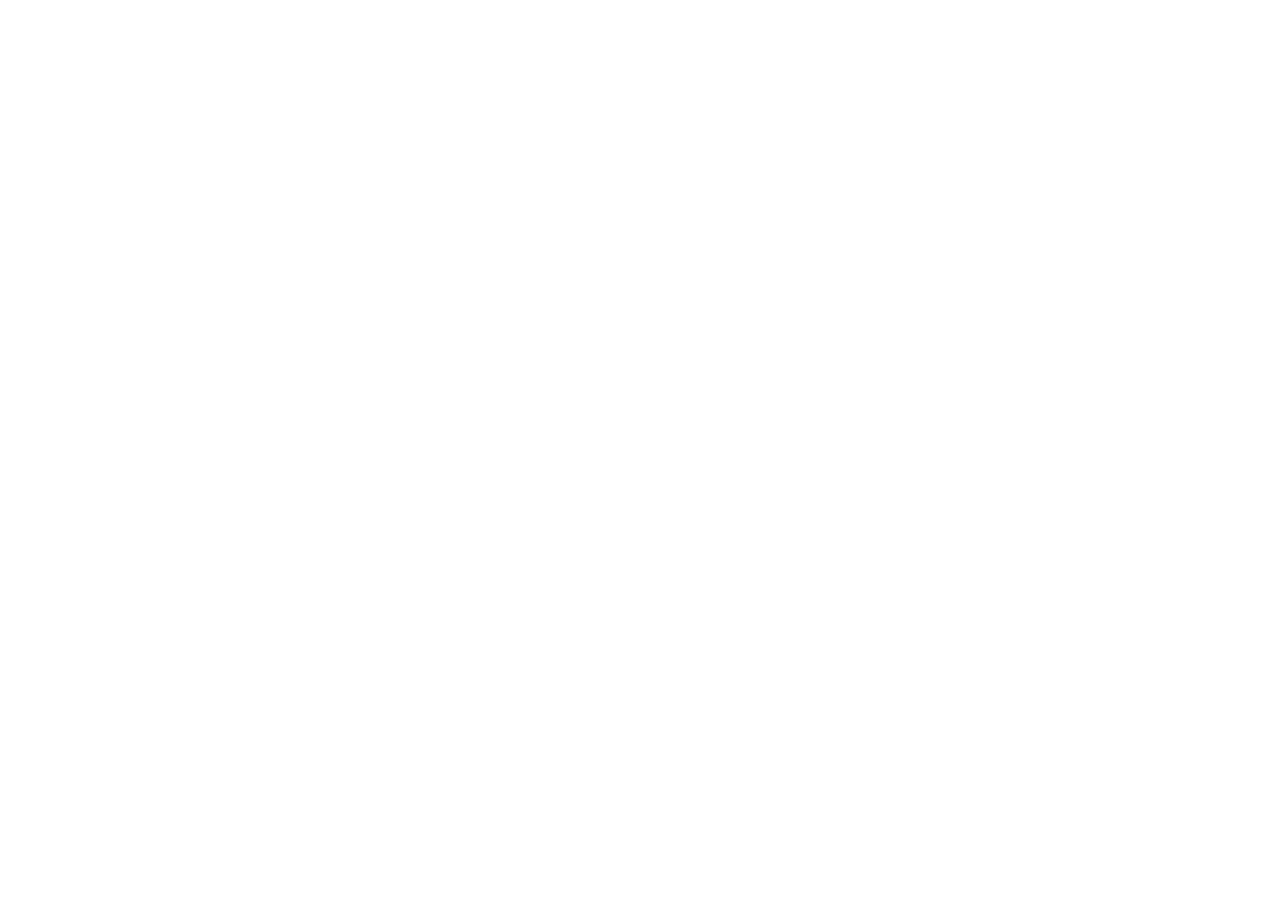
==== index.html @ 66bfc026 "Initial commit" ====
<!DOCTYPE html>
<html lang="en">

<head>
    <meta charset="UTF-8">
    <meta http-equiv="X-UA-Compatible" content="IE=edge">
    <meta name="viewport" content="width=device-width, initial-scale=1.0">
    <link rel="stylesheet" href="./css/main.css">
    <title>Document</title>
</head>

<body>
    <h1 class="visually-hidden">Simple-starter</h1>
    <header class="header">
        <div class="container header__container">

        </div>
    </header>
    <main>
        <section class="hero">
            <div class="container hero__container">

            </div>
        </section>
    </main>
    <footer class="footer">
        <div class="container footer__container">

        </div>
    </footer>
    <script src="./js/script.js"></script>
</body>

</html>
---- css/main.css ----
.container{width:100%;max-width:1366px;padding:0 0px;margin:0 auto}::-moz-selection{background-color:#000;color:#fff}::selection{background-color:#000;color:#fff}*,*::before,*::after{padding:0;margin:0;box-sizing:border-box}h1,h2,h3,h4,h5,h6,p{padding:0;margin:0;font-size:inherit;font-family:inherit}input,input:focus,button,button:focus,textarea{border:none;outline:none;resize:none}ul,ol,li{padding:0;margin:0;list-style:none;list-style-type:none}a{text-decoration:none;display:inline-block}html{height:100%;box-sizing:border-box;scroll-behavior:smooth}body{min-width:320px;display:flex;flex-direction:column;font-family:Arial,Helvetica,sans-serif;font-weight:400;font-style:normal;font-size:16px;height:100%;margin:0;padding:0;line-height:1.5;background-color:#fff;color:#000;overflow-x:hidden}.visually-hidden{position:absolute;width:1px;height:1px;margin:-1px;border:0;padding:0;clip:rect(0 0 0 0);overflow:hidden}/*! normalize.css v8.0.1 | MIT License | github.com/necolas/normalize.css */html{line-height:1.15;-webkit-text-size-adjust:100%}body{margin:0}main{display:block}h1{font-size:2em;margin:.67em 0}hr{box-sizing:content-box;height:0;overflow:visible}pre{font-family:monospace,monospace;font-size:1em}a{background-color:rgba(0,0,0,0)}abbr[title]{border-bottom:none;text-decoration:underline;-webkit-text-decoration:underline dotted;text-decoration:underline dotted}b,strong{font-weight:bolder}code,kbd,samp{font-family:monospace,monospace;font-size:1em}small{font-size:80%}sub,sup{font-size:75%;line-height:0;position:relative;vertical-align:baseline}sub{bottom:-0.25em}sup{top:-0.5em}img{border-style:none}button,input,optgroup,select,textarea{font-family:inherit;font-size:100%;line-height:1.15;margin:0}button,input{overflow:visible}button,select{text-transform:none}button,[type=button],[type=reset],[type=submit]{-webkit-appearance:button}button::-moz-focus-inner,[type=button]::-moz-focus-inner,[type=reset]::-moz-focus-inner,[type=submit]::-moz-focus-inner{border-style:none;padding:0}button:-moz-focusring,[type=button]:-moz-focusring,[type=reset]:-moz-focusring,[type=submit]:-moz-focusring{outline:1px dotted ButtonText}fieldset{padding:.35em .75em .625em}legend{box-sizing:border-box;color:inherit;display:table;max-width:100%;padding:0;white-space:normal}progress{vertical-align:baseline}textarea{overflow:auto}[type=checkbox],[type=radio]{box-sizing:border-box;padding:0}[type=number]::-webkit-inner-spin-button,[type=number]::-webkit-outer-spin-button{height:auto}[type=search]{-webkit-appearance:textfield;outline-offset:-2px}[type=search]::-webkit-search-decoration{-webkit-appearance:none}::-webkit-file-upload-button{-webkit-appearance:button;font:inherit}details{display:block}summary{display:list-item}template{display:none}[hidden]{display:none}/*# sourceMappingURL=main.css.map */
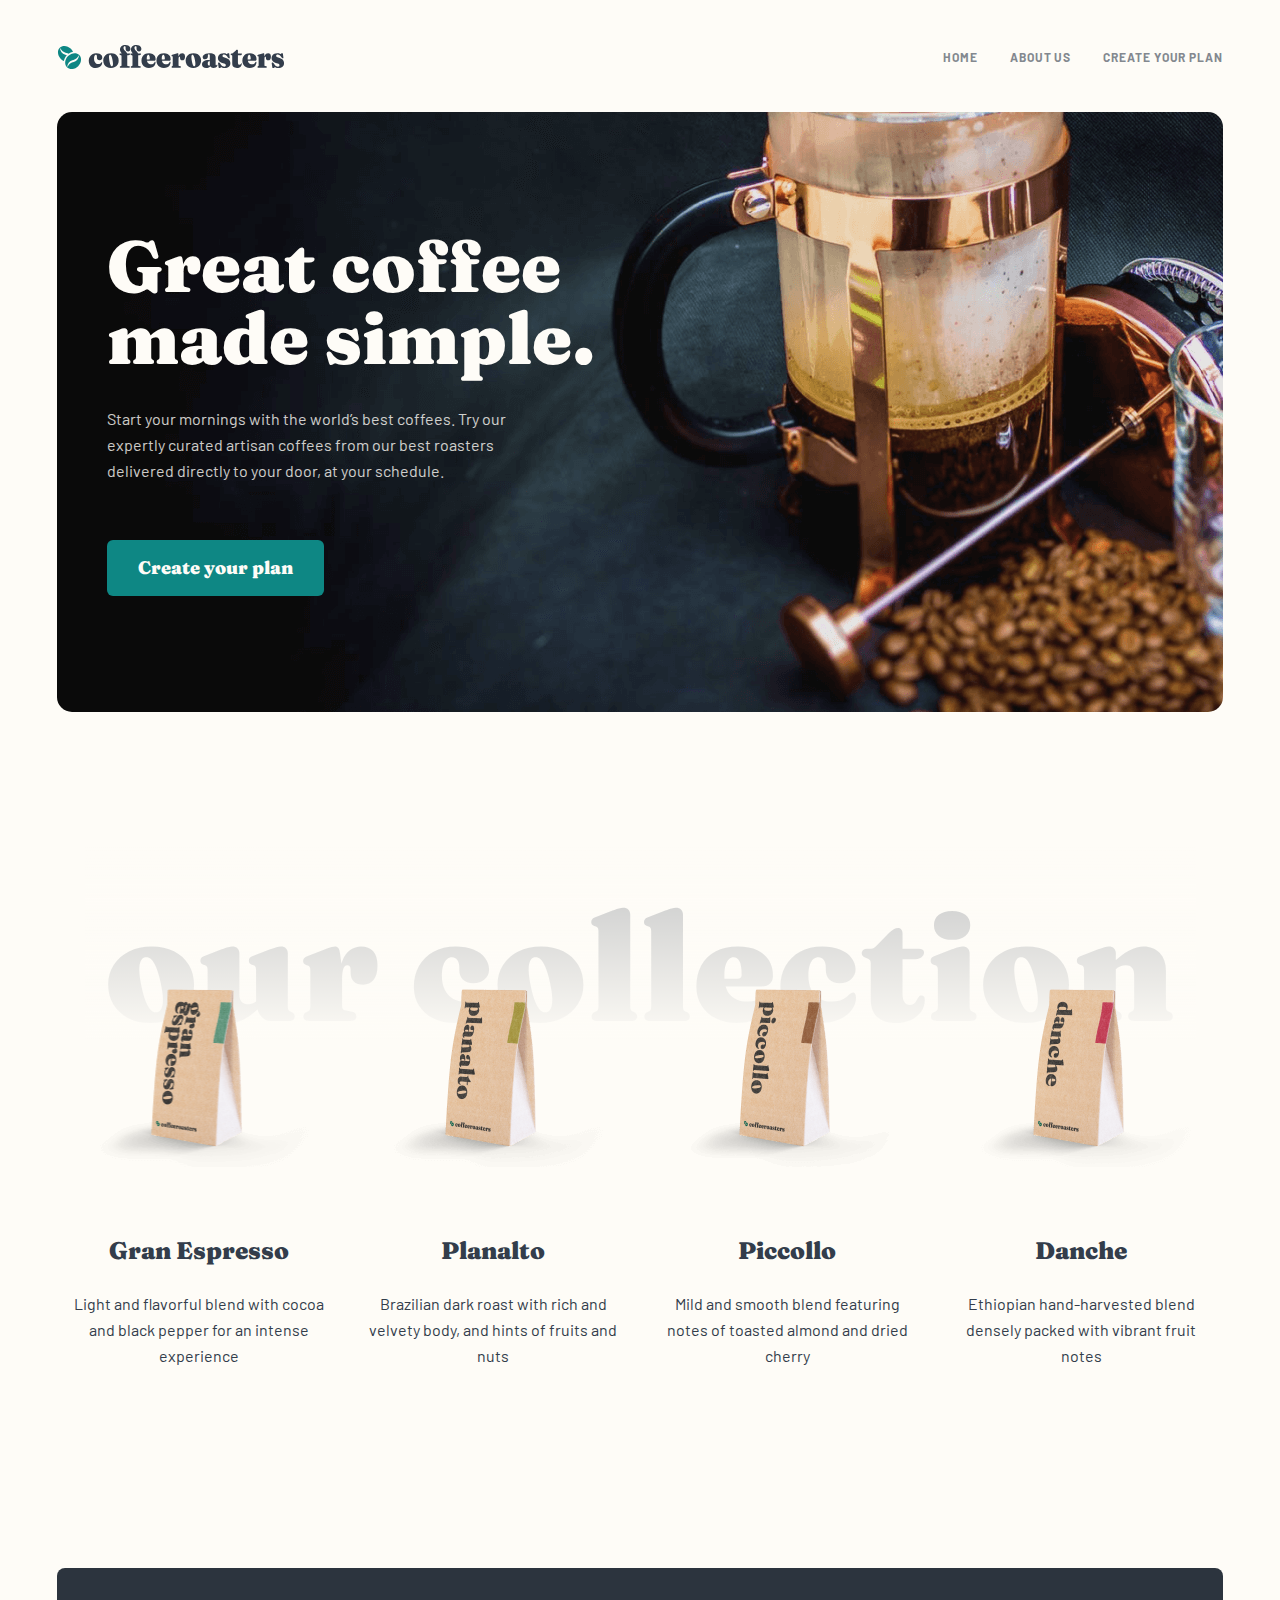
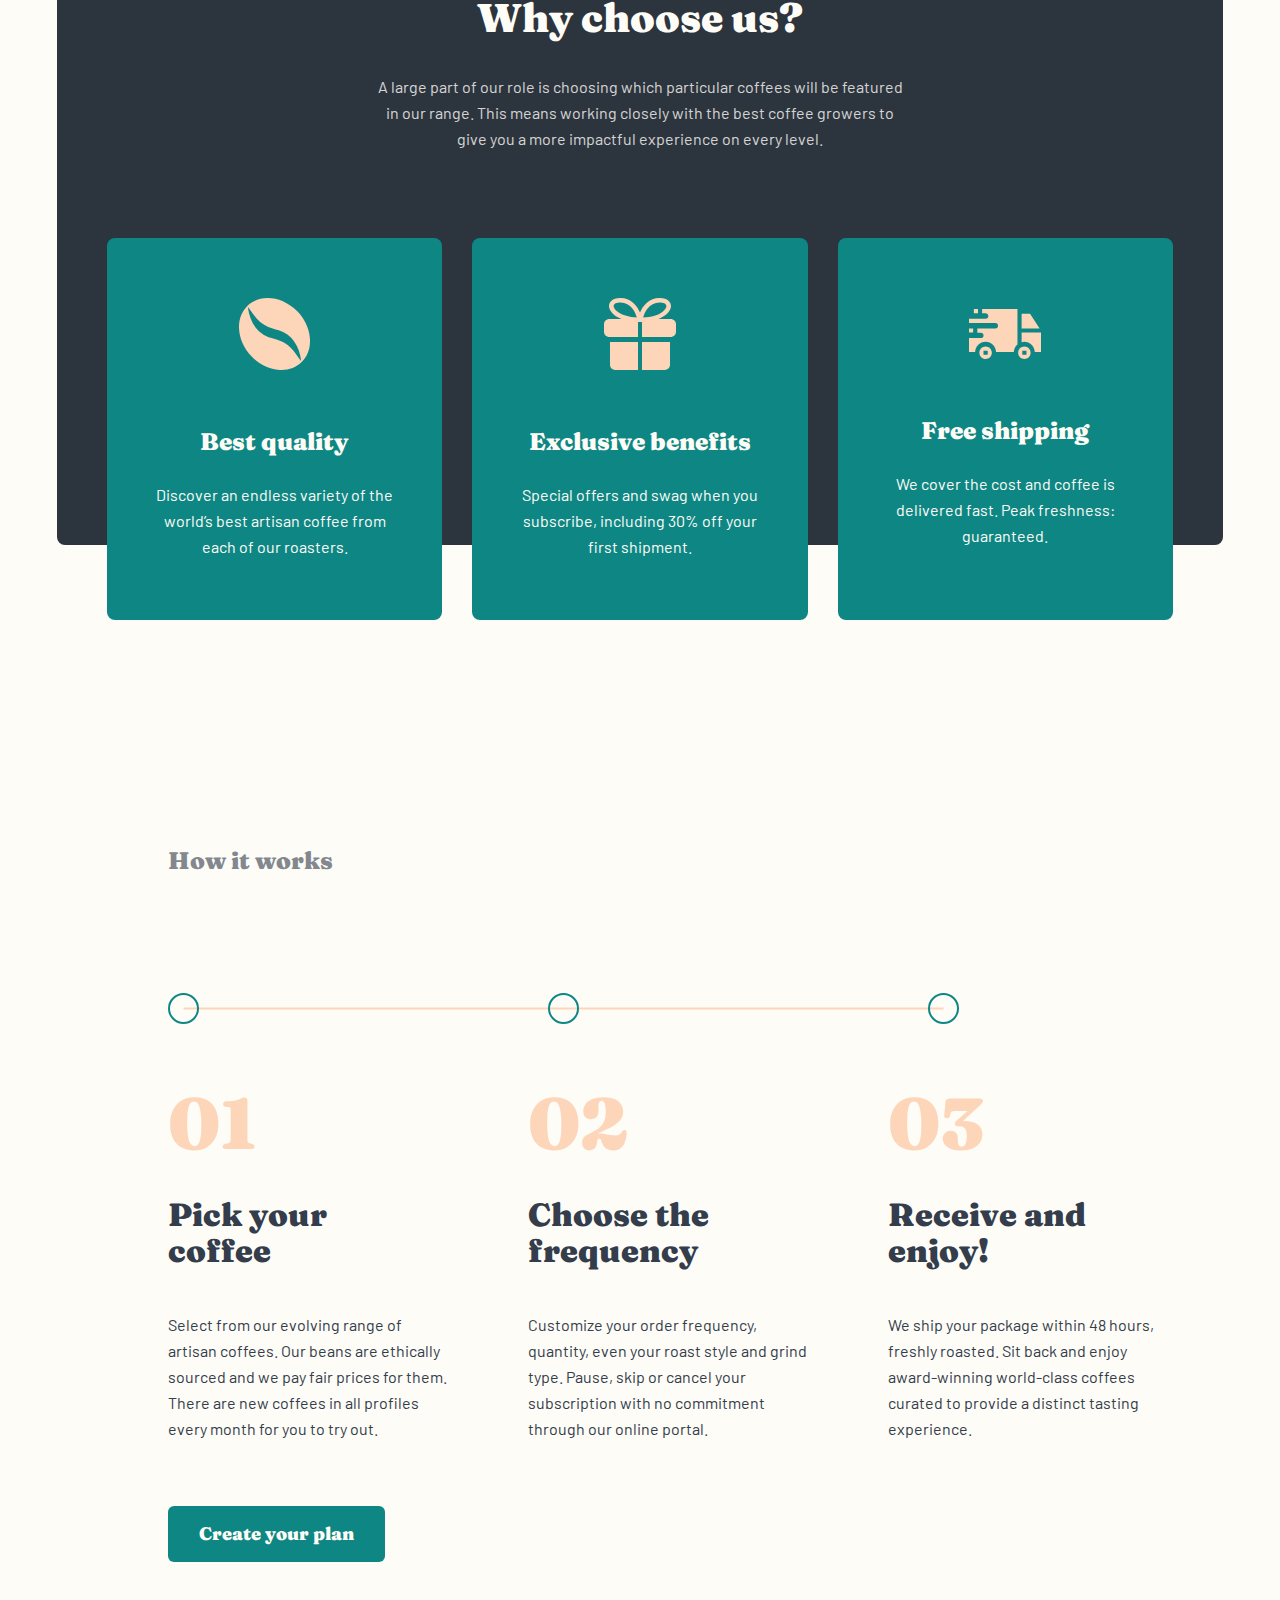
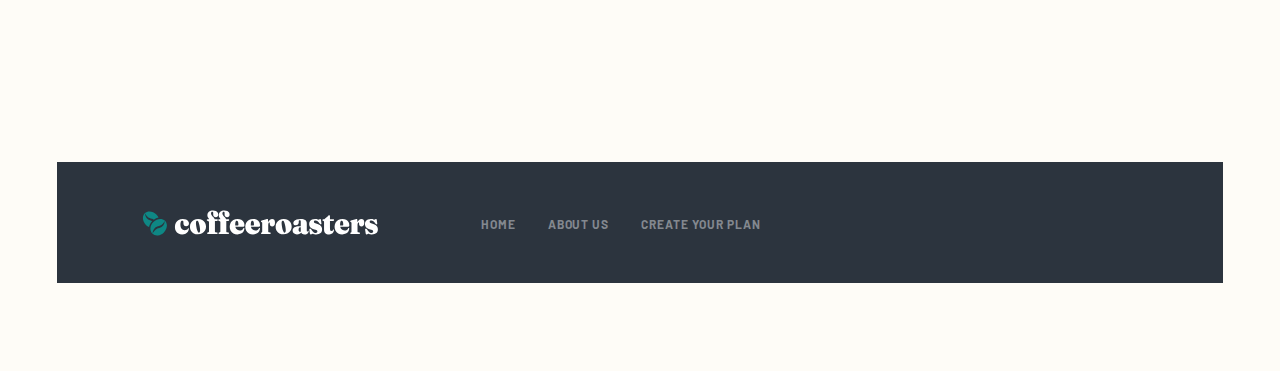
==== commit 815a2464: "final commits" ====
--- a/index.html
+++ b/index.html
@@ -5,27 +5,173 @@
     <meta charset="UTF-8">
     <meta http-equiv="X-UA-Compatible" content="IE=edge">
     <meta name="viewport" content="width=device-width, initial-scale=1.0">
+    <link rel="stylesheet" href="https://cdnjs.cloudflare.com/ajax/libs/font-awesome/6.2.0/css/all.min.css"
+        integrity="sha512-xh6O/CkQoPOWDdYTDqeRdPCVd1SpvCA9XXcUnZS2FmJNp1coAFzvtCN9BmamE+4aHK8yyUHUSCcJHgXloTyT2A=="
+        crossorigin="anonymous" referrerpolicy="no-referrer" />
     <link rel="stylesheet" href="./css/main.css">
-    <title>Document</title>
+    <title>Home-page</title>
 </head>
 
 <body>
-    <h1 class="visually-hidden">Simple-starter</h1>
+    <h1 class="visually-hidden">Home-page</h1>
     <header class="header">
         <div class="container header__container">
-
+            <a href="./index.html"><img class="header__logo-image" src="./images/logo__image.svg" alt="logo__image" width="236"
+                    height="26"></a>
+            <div>
+                <button class="header__burger-menu">
+                    <img class="header__on" src="./images/open__burger-menu.svg" alt="open__burger-menu" width="16"
+                        height="15">
+                    <img class="header__off" src="./images/close__buger-menu.svg" alt="close__burger-menu" width="16"
+                        height="15">
+                </button>
+            </div>
+            <nav class="header__nav-bar">
+                <ul class="header__list">
+                    <li class="header__lists"><a class="header__links" href="#">HOME</a></li>
+                    <li class="header__lists"><a class="header__links" href="./about-us.html">ABOUT US</a></li>
+                    <li class="header__lists"><a class="header__links" href="./plan.html">CREATE YOUR PLAN</a></li>
+                </ul>
+            </nav>
         </div>
     </header>
     <main>
         <section class="hero">
             <div class="container hero__container">
-
+                <div class="hero__left-box">
+                    <h2 class="hero__title">Great coffee
+                        made simple.</h2>
+                    <p class="hero__text">Start your mornings with the world’s best coffees. Try our expertly
+                        curated
+                        artisan coffees from our best roasters delivered directly to your door, at your schedule.
+                    </p>
+                    <a class="hero__link link" href="#">Create your plan</a>
+                </div>
+            </div>
+        </section>
+        <section class="collection">
+            <div class="container collection__container">
+                <div class="collection__lists">
+                    <img class="collection__images" src="./images/gran__espresso.png" alt="gran__espresso" width="256"
+                        height="193">
+                    <div class="collection__mini-box">
+                        <h4 class="collection__titles">Gran Espresso</h4>
+                        <p class="collection__texts">Light and flavorful blend with cocoa and black pepper for an
+                            intense experience</p>
+                    </div>
+                </div>
+                <div class="collection__lists">
+                    <img class="collection__images" src="./images/planalto.png" alt="planalto" width="256" height="193">
+                    <div class="collection__mini-box">
+                        <h4 class="collection__titles">Planalto</h4>
+                        <p class="collection__texts">Brazilian dark roast with rich and velvety body, and hints of
+                            fruits and nuts</p>
+                    </div>
+                </div>
+                <div class="collection__lists">
+                    <img class="collection__images" src="./images/piccollo.png" alt="piccollo" width="256" height="193">
+                    <div class="collection__mini-box">
+                        <h4 class="collection__titles">Piccollo</h4>
+                        <p class="collection__texts">Mild and smooth blend featuring notes of toasted almond and
+                            dried cherry</p>
+                    </div>
+                </div>
+                <div class="collection__lists">
+                    <img class="collection__images" src="./images/danche.png" alt="danche" width="256" height="193">
+                    <div class="collection__mini-box">
+                        <h4 class="collection__titles">Danche</h4>
+                        <p class="collection__texts">Ethiopian hand-harvested blend densely packed with vibrant
+                            fruit notes</p>
+                    </div>
+                </div>
+            </div>
+        </section>
+        <section class="choose">
+            <div class="container choose__container">
+                <div class="choose__top">
+                    <h4 class="choose__title">Why choose us?</h4>
+                    <p class="choose__text">A large part of our role is choosing which particular coffees will be
+                        featured
+                        in our range. This means working closely with the best coffee growers to give
+                        you a more impactful experience on every level.</p>
+                </div>
+                <div class="choose__bottom">
+                    <div class="choose__bottom-box">
+                        <img class="choose__images" src="./images/seed__coffee.svg" alt="coffee" width="71" height="72">
+                        <div class="choose__mini-box">
+                            <h4 class="choose__bottom-title">Best quality</h4>
+                            <p class="choose__bottom-text">Discover an endless variety of the world’s best artisan
+                                coffee from each of our roasters.</p>
+                        </div>
+                    </div>
+                    <div class="choose__bottom-box">
+                        <img class="choose__images" src="./images/gift.svg" alt="gift" width="72" height="72">
+                        <div class="choose__mini-box">
+                            <h4 class="choose__bottom-title">Exclusive benefits</h4>
+                            <p class="choose__bottom-text">Special offers and swag when you subscribe, including 30%
+                                off
+                                your first shipment.</p>
+                        </div>
+                    </div>
+                    <div class="choose__bottom-box">
+                        <img class="choose__images" src="./images/delivery.svg" alt="delivery" width="72" height="50">
+                        <div class="choose__mini-box">
+                            <h4 class="choose__bottom-title">Free shipping</h4>
+                            <p class="choose__bottom-text">We cover the cost and coffee is delivered fast. Peak
+                                freshness: guaranteed.</p>
+                        </div>
+                    </div>
+                </div>
+            </div>
+        </section>
+        <section class="work">
+            <div class="container work__container">
+                <h2 class="work__top-title">How it works</h2>
+                <div class="work__middle-box">
+                    <div class="work__boxes">
+                        <h2 class="work__number-titles">01</h2>
+                        <h3 class="work__middle-titles">Pick your
+                            coffee</h3>
+                        <p class="work__texts">Select from our evolving range of artisan coffees. Our beans are
+                            ethically sourced and we pay fair prices for them. There are new coffees in all profiles
+                            every month for you to try out.</p>
+                    </div>
+                    <div class="work__boxes">
+                        <h2 class="work__number-titles ">02</h2>
+                        <h3 class="work__middle-titles second">Choose the frequency</h3>
+                        <p class="work__texts">Customize your order frequency, quantity, even your roast style and grind
+                            type. Pause, skip or cancel your subscription with no commitment through our online portal.
+                        </p>
+                    </div>
+                    <div class="work__boxes">
+                        <h2 class="work__number-titles">03</h2>
+                        <h3 class="work__middle-titles">Receive and enjoy!</h3>
+                        <p class="work__texts">We ship your package within 48 hours, freshly roasted. Sit back and enjoy
+                            award-winning world-class coffees curated to provide a distinct tasting experience.</p>
+                    </div>
+                </div>
+                <a class="work__bottom-link link" href="#">Create your plan</a>
             </div>
         </section>
     </main>
     <footer class="footer">
         <div class="container footer__container">
-
+            <div class="footer__left-box">
+                <a href="./index.html"><img class="footer__logo-img" src="./images/logo__second-image.svg" alt="logo__image"
+                        width="236" height="26"></a>
+                <nav class="footer__nav-bar">
+                    <ul class="footer__list">
+                        <li class="footer__lists"><a class="footer__links" href="#">HOME</a></li>
+                        <li class="footer__lists"><a class="footer__links" href="./about-us.html">ABOUT US</a></li>
+                        <li class="footer__lists"><a class="footer__links" href="./plan.html">CREATE YOUR PLAN</a></li>
+                    </ul>
+                </nav>
+            </div>
+            <ol class="footer__right">
+                <li><i class="fa-brands fa-square-facebook"></i></li>
+                <li><i class="fa-brands fa-twitter"></i></li>
+                <li><i class="fa-brands fa-instagram"></i></li>
+            </ol>
         </div>
     </footer>
     <script src="./js/script.js"></script>
--- a/css/main.css
+++ b/css/main.css
@@ -1 +1 @@
-.container{width:100%;max-width:1366px;padding:0 0px;margin:0 auto}::-moz-selection{background-color:#000;color:#fff}::selection{background-color:#000;color:#fff}*,*::before,*::after{padding:0;margin:0;box-sizing:border-box}h1,h2,h3,h4,h5,h6,p{padding:0;margin:0;font-size:inherit;font-family:inherit}input,input:focus,button,button:focus,textarea{border:none;outline:none;resize:none}ul,ol,li{padding:0;margin:0;list-style:none;list-style-type:none}a{text-decoration:none;display:inline-block}html{height:100%;box-sizing:border-box;scroll-behavior:smooth}body{min-width:320px;display:flex;flex-direction:column;font-family:Arial,Helvetica,sans-serif;font-weight:400;font-style:normal;font-size:16px;height:100%;margin:0;padding:0;line-height:1.5;background-color:#fff;color:#000;overflow-x:hidden}.visually-hidden{position:absolute;width:1px;height:1px;margin:-1px;border:0;padding:0;clip:rect(0 0 0 0);overflow:hidden}/*! normalize.css v8.0.1 | MIT License | github.com/necolas/normalize.css */html{line-height:1.15;-webkit-text-size-adjust:100%}body{margin:0}main{display:block}h1{font-size:2em;margin:.67em 0}hr{box-sizing:content-box;height:0;overflow:visible}pre{font-family:monospace,monospace;font-size:1em}a{background-color:rgba(0,0,0,0)}abbr[title]{border-bottom:none;text-decoration:underline;-webkit-text-decoration:underline dotted;text-decoration:underline dotted}b,strong{font-weight:bolder}code,kbd,samp{font-family:monospace,monospace;font-size:1em}small{font-size:80%}sub,sup{font-size:75%;line-height:0;position:relative;vertical-align:baseline}sub{bottom:-0.25em}sup{top:-0.5em}img{border-style:none}button,input,optgroup,select,textarea{font-family:inherit;font-size:100%;line-height:1.15;margin:0}button,input{overflow:visible}button,select{text-transform:none}button,[type=button],[type=reset],[type=submit]{-webkit-appearance:button}button::-moz-focus-inner,[type=button]::-moz-focus-inner,[type=reset]::-moz-focus-inner,[type=submit]::-moz-focus-inner{border-style:none;padding:0}button:-moz-focusring,[type=button]:-moz-focusring,[type=reset]:-moz-focusring,[type=submit]:-moz-focusring{outline:1px dotted ButtonText}fieldset{padding:.35em .75em .625em}legend{box-sizing:border-box;color:inherit;display:table;max-width:100%;padding:0;white-space:normal}progress{vertical-align:baseline}textarea{overflow:auto}[type=checkbox],[type=radio]{box-sizing:border-box;padding:0}[type=number]::-webkit-inner-spin-button,[type=number]::-webkit-outer-spin-button{height:auto}[type=search]{-webkit-appearance:textfield;outline-offset:-2px}[type=search]::-webkit-search-decoration{-webkit-appearance:none}::-webkit-file-upload-button{-webkit-appearance:button;font:inherit}details{display:block}summary{display:list-item}template{display:none}[hidden]{display:none}/*# sourceMappingURL=main.css.map */+.container{width:100%;max-width:1266px;padding:0 50px;margin:0 auto}.link{width:100%;max-width:217px;height:56px;font-family:"Fraunces";font-style:normal;font-weight:900;font-size:18px;line-height:56px;text-align:center;color:#fefcf7;background-color:#0e8784;border-radius:6px;transition:40ms ease all}.link:active{background-color:#66d2cf;color:#fefcf7;transition:40ms ease all}.header__container{display:flex;justify-content:space-between;align-items:center}.header__logo-image{width:100%;max-width:236px;vertical-align:middle;transition:40ms ease all}.header__logo-image:active{transition:40ms ease all;opacity:.4}.header__burger-menu{border:none;background:none;display:none}.header__list{display:flex;justify-content:center;align-items:center;gap:32px;padding:44px 0}.header__links{font-family:"Barlow";font-style:normal;font-weight:700;font-size:12px;line-height:15px;letter-spacing:.923077px;text-transform:uppercase;color:#83888f;transition:40ms ease all}.header__links:active{color:#333d4b;transition:40ms ease all}@media only screen and (max-width: 630px){.header{position:relative;z-index:1001;top:0;width:100%;position:fixed;background-color:#fefcf7}.header__container{display:flex;justify-content:space-between;align-items:center;padding-top:32px;padding-bottom:32px;padding-left:24px;padding-right:24px}.header__logo-image{vertical-align:middle;transition:40ms ease all}.header__logo-image:active{transition:40ms ease all;opacity:.4}.header__nav-bar{position:absolute;background:linear-gradient(360deg, rgba(254, 252, 247, 0.504981) 0%, #FEFCF7 55.94%);top:95%;width:100%;left:0;height:100vh;display:none}.header__burger-menu{display:block;transform:translateY(30%)}.header__off{display:none}.header__list{display:flex;flex-direction:column;justify-content:center;align-items:center;gap:32px}.header__links{color:#333d4b;font-family:"Fraunces";font-style:normal;font-weight:900;font-size:24px;line-height:32px;text-align:center}.header__links:active{color:#0e8784}.header--open .header__on{display:none}.header--open .header__off{display:block}.header--open .header__nav-bar{display:block}}.hero{padding-left:50px;padding-right:50px;margin-bottom:262px}.hero__container{width:100%;max-width:1166px;height:auto;display:flex;justify-content:flex-start;align-items:center;background-image:url("../images/coffee__wallpaper.png");background-repeat:no-repeat;background-position:center;-o-object-fit:contain;object-fit:contain;padding-top:117px;border-radius:15px;padding-bottom:116px}.hero__left-box{width:100%;max-width:493px;min-height:367px;display:flex;flex-direction:column;justify-content:center;align-items:flex-start}.hero__title{width:100%;max-width:493px;font-family:"Fraunces";font-style:normal;font-weight:900;font-size:72px;line-height:72px;color:#fefcf7;margin-bottom:32px}.hero__text{width:100%;max-width:445px;min-height:78px;font-family:"Barlow";font-style:normal;font-weight:400;font-size:16px;line-height:26px;color:#fefcf7;mix-blend-mode:normal;opacity:.8;margin-bottom:56px}@media only screen and (max-width: 768px){.hero{padding-left:40px;padding-right:40px;margin-bottom:305px}.hero__container{width:100%;max-width:1166px;height:auto;display:flex;justify-content:flex-start;align-items:center;background-image:url("../images/coffee__wallpaper.png");background-repeat:no-repeat;background-position:center;background-size:cover;padding-top:117px;padding-bottom:116px;border-radius:15px}.hero__left-box{width:100%;max-width:398px;min-height:292px}.hero__title{width:100%;max-width:392px;font-family:"Fraunces";font-weight:900;color:#fefcf7;margin-bottom:24px;font-style:normal;font-size:48px;line-height:48px}.hero__text{width:100%;max-width:398px;min-height:75px;font-family:"Barlow";font-style:normal;font-weight:400;font-size:15px;line-height:25px;color:#fefcf7;mix-blend-mode:normal;opacity:.8;margin-bottom:40px}}@media only screen and (max-width: 630px){.hero{padding-left:24px;padding-right:24px;margin-bottom:505px}.hero__container{transform:translateY(92px);width:100%;max-width:1166px;height:auto;display:flex;justify-content:center;align-items:center;background-image:url("../images/coffee__wallpaper.png");background-repeat:no-repeat;background-position:center;background-size:cover;padding-top:117px;padding-bottom:116px;border-radius:15px}.hero__left-box{display:flex;flex-direction:column;justify-content:center;align-items:center;width:398px;height:292px}.hero__title{text-align:center;width:279px;font-family:"Fraunces";font-weight:900;color:#fefcf7;margin-bottom:24px;font-style:normal;font-size:40px;line-height:40px}.hero__text{text-align:center;width:279px;height:101px;font-family:"Barlow";font-style:normal;font-weight:400;font-size:15px;line-height:25px;color:#fefcf7;mix-blend-mode:normal;opacity:.8;margin-bottom:39px}}@media only screen and (max-width: 500px){.hero{padding-left:24px;padding-right:24px;margin-bottom:405px}.hero__container{transform:translateY(93px);width:100%;max-width:1166px;height:auto;display:flex;justify-content:center;align-items:center;background-image:url("../images/coffee__wallpaper.png");background-repeat:no-repeat;background-position:center;background-size:cover;padding-top:117px;padding-bottom:116px;border-radius:15px}.hero__left-box{display:flex;flex-direction:column;justify-content:center;align-items:center;width:398px;height:292px}.hero__title{text-align:center;width:279px;font-family:"Fraunces";font-weight:900;color:#fefcf7;margin-bottom:24px;font-style:normal;font-size:40px;line-height:40px}.hero__text{text-align:center;width:279px;height:101px;font-family:"Barlow";font-style:normal;font-weight:400;font-size:15px;line-height:25px;color:#fefcf7;mix-blend-mode:normal;opacity:.8;margin-bottom:39px}}@media only screen and (max-width: 393px){.hero{padding-left:24px;padding-right:24px;margin-bottom:405px}.hero__container{transform:translateY(93px);width:100%;max-width:1166px;height:auto;display:flex;justify-content:center;align-items:center;background-image:url("../images/coffee__wallpaper.png");background-repeat:no-repeat;background-position:center;background-size:cover;padding-top:100px;padding-bottom:99px;border-radius:15px}.hero__left-box{display:flex;flex-direction:column;justify-content:center;align-items:center;width:279px;height:301px}.hero__title{text-align:center;width:100%;max-width:279px;font-family:"Fraunces";font-weight:900;color:#fefcf7;margin-bottom:24px;font-style:normal;font-size:40px;line-height:40px}.hero__text{text-align:center;width:279px;height:101px;font-family:"Barlow";font-style:normal;font-weight:400;font-size:15px;line-height:25px;color:#fefcf7;mix-blend-mode:normal;opacity:.8;margin-bottom:39px}}.collection{margin-bottom:200px}.collection__container{display:flex;justify-content:center;align-items:center;gap:30px;position:relative}.collection__container::after{bottom:83%;z-index:-1;position:absolute;content:"";display:inline-block;width:1111px;height:196px;display:inline-block;background-image:url("../images/collection__wallpaper.svg");background-repeat:no-repeat}.collection__lists{width:264px;height:394px;display:flex;flex-direction:column;justify-content:center;align-items:center}.collection__images{margin-bottom:68px}.collection__mini-box{display:flex;flex-direction:column;justify-content:center;align-items:center;gap:24px}.collection__titles{font-family:"Fraunces";font-style:normal;font-weight:900;font-size:24px;line-height:32px;text-align:center;color:#333d4b}.collection__texts{width:255px;height:78px;font-family:"Barlow";font-style:normal;font-weight:400;font-size:16px;line-height:26px;text-align:center;color:#333d4b}@media only screen and (max-width: 1120px){.collection{padding-left:50px;padding-right:50px;margin-bottom:200px}.collection__container{display:flex;flex-direction:column;justify-content:center;align-items:center;gap:30px;position:relative}.collection__container::after{bottom:88.7%;-o-object-fit:cover;object-fit:cover;z-index:-1;position:absolute;content:"";display:inline-block;width:689px;height:196px;display:inline-block;background-image:url("../images/collection__second-wallpaper.svg");background-repeat:no-repeat}.collection__lists{width:552px;height:252px;display:flex;flex-direction:row;justify-content:end;align-items:flex-start}.collection__images{margin:0}.collection__mini-box{width:282px;height:106px;display:flex;flex-direction:column;justify-content:center;align-items:flex-start;gap:24px}.collection__titles{font-family:"Fraunces";font-style:normal;font-weight:900;font-size:24px;line-height:32px;text-align:center;color:#333d4b}.collection__texts{width:282px;height:50px;font-family:"Barlow";font-style:normal;font-weight:400;font-size:16px;line-height:26px;text-align:start;color:#333d4b}}@media only screen and (max-width: 995px){.collection{margin-bottom:200px;padding-left:40px;padding-right:40px}.collection__container{display:flex;flex-direction:column;justify-content:center;align-items:center;gap:30px;position:relative}.collection__container::after{bottom:88.7%;-o-object-fit:cover;object-fit:cover;z-index:-1;position:absolute;content:"";display:inline-block;width:689px;height:196px;display:inline-block;background-image:url("../images/collection__second-wallpaper.svg");background-repeat:no-repeat}.collection__lists{width:552px;height:252px;display:flex;flex-direction:row;justify-content:end;align-items:flex-start}.collection__images{margin:0}.collection__mini-box{width:282px;height:106px;display:flex;flex-direction:column;justify-content:center;align-items:flex-start;gap:24px}.collection__titles{font-family:"Fraunces";font-style:normal;font-weight:900;font-size:24px;line-height:32px;text-align:center;color:#333d4b}.collection__texts{width:282px;height:50px;font-family:"Barlow";font-style:normal;font-weight:400;font-size:16px;line-height:26px;text-align:start;color:#333d4b}}@media only screen and (max-width: 748px){.collection{margin-bottom:144px;padding-left:24px;padding-right:24px}.collection__container{display:flex;flex-direction:column;justify-content:center;align-items:center;gap:78px;position:relative}.collection__container::after{top:-150px;z-index:-1;position:absolute;content:"";display:inline-block;width:375px;height:72px;background-image:url("../images/collection__third-wallpaper.svg");background-repeat:no-repeat;-o-object-fit:cover;object-fit:cover}.collection__lists{width:282px;height:273px;display:flex;flex-direction:column;justify-content:center;align-items:center}.collection__images{margin:0}.collection__mini-box{width:282px;height:98px;display:flex;justify-content:center;align-items:center;gap:16px}.collection__titles{font-family:"Fraunces";font-style:normal;font-weight:900;font-size:24px;line-height:32px;text-align:center;color:#333d4b}.collection__texts{width:282px;height:50px;font-family:"Barlow";font-style:normal;font-weight:400;font-size:16px;line-height:26px;text-align:center;color:#333d4b}}@media only screen and (max-width: 445px){.collection{margin-bottom:120px;padding-left:24px;padding-right:24px}.collection__container{display:flex;flex-direction:column;justify-content:center;align-items:center;gap:78px;position:relative}.collection__container::after{top:-150px;z-index:-1;position:absolute;content:"";display:inline-block;width:375px;height:72px;background-image:url("../images/collection__third-wallpaper.svg");background-repeat:no-repeat}.collection__lists{width:282px;height:273px;display:flex;flex-direction:column;justify-content:center;align-items:center}.collection__images{margin:0}.collection__mini-box{width:282px;height:98px;display:flex;justify-content:center;align-items:center;gap:16px}.collection__titles{font-family:"Fraunces";font-style:normal;font-weight:900;font-size:24px;line-height:32px;text-align:center;color:#333d4b}.collection__texts{width:282px;height:50px;font-family:"Barlow";font-style:normal;font-weight:400;font-size:16px;line-height:26px;text-align:center;color:#333d4b}}@media only screen and (max-width: 375px){.collection{margin-bottom:120px;padding-left:24px;padding-right:24px}.collection__container{display:flex;flex-direction:column;justify-content:center;align-items:center;gap:78px;position:relative}.collection__container::after{top:-150px;z-index:-1;position:absolute;content:"";display:inline-block;width:360px;height:72px;background-image:url("../images/collection__third-wallpaper.svg");background-repeat:no-repeat}.collection__lists{width:282px;height:273px;display:flex;flex-direction:column;justify-content:center;align-items:center}.collection__images{margin:0}.collection__mini-box{width:282px;height:98px;display:flex;justify-content:center;align-items:center;gap:16px}.collection__titles{font-family:"Fraunces";font-style:normal;font-weight:900;font-size:24px;line-height:32px;text-align:center;color:#333d4b}.collection__texts{width:282px;height:50px;font-family:"Barlow";font-style:normal;font-weight:400;font-size:15px;line-height:25px;text-align:center;color:#333d4b}}.choose{padding-left:50px;padding-right:50px;margin-bottom:300px}.choose__container{padding-top:100px;border-radius:8px;width:100%;max-width:1166px;height:577px;display:flex;flex-direction:column;justify-content:center;align-items:center;gap:86px;background-color:#2c343e}.choose__top{display:flex;flex-direction:column;justify-content:center;align-items:center}.choose__title{font-family:"Fraunces";font-style:normal;font-weight:900;font-size:40px;line-height:48px;text-align:center;color:#fefcf7;margin-bottom:32px}.choose__text{width:540px;font-family:"Barlow";font-style:normal;font-weight:400;font-size:16px;line-height:26px;text-align:center;color:#fefcf7;mix-blend-mode:normal;opacity:.8}.choose__bottom{width:100%;max-width:1110px;display:flex;justify-content:center;align-items:center;gap:30px}.choose__bottom-box{background-color:#0e8784;border-radius:8px;width:350px;height:382px;display:flex;flex-direction:column;justify-content:center;align-items:center}.choose__images{margin-bottom:56px}.choose__bottom-title{font-family:"Fraunces";font-style:normal;font-weight:900;font-size:24px;line-height:32px;text-align:center;color:#fefcf7;margin-bottom:24px}.choose__bottom-text{width:255px;height:78px;font-family:"Barlow";font-style:normal;font-weight:400;font-size:16px;line-height:26px;color:#fefcf7;text-align:center}@media only screen and (max-width: 930px){.choose{padding-left:40px;padding-right:40px;margin-bottom:400px}.choose__container{border-radius:8px;width:100%;max-width:1166px;height:577px;display:flex;flex-direction:column;justify-content:center;align-items:center;gap:86px;background-color:#2c343e}.choose__top{display:flex;flex-direction:column;justify-content:center;align-items:center}.choose__title{padding-top:250px;font-family:"Fraunces";font-style:normal;font-weight:900;font-size:40px;line-height:48px;text-align:center;color:#fefcf7;margin-bottom:32px}.choose__text{width:540px;font-family:"Barlow";font-style:normal;font-weight:400;font-size:16px;line-height:26px;text-align:center;color:#fefcf7;mix-blend-mode:normal;opacity:.8}.choose__bottom{width:100%;max-width:573px;display:flex;flex-direction:column;justify-content:center;align-items:center;gap:30px}.choose__bottom-box{width:573px;height:180px;background-color:#0e8784;border-radius:8px;display:flex;flex-direction:row;justify-content:center;align-items:center;gap:55px}.choose__images{margin-bottom:0}.choose__mini-box{width:344px;height:98px;display:flex;flex-direction:column;justify-content:center;align-items:center}.choose__bottom-title{font-family:"Fraunces";font-style:normal;font-weight:900;font-size:24px;line-height:32px;text-align:center;color:#fefcf7;margin-bottom:16px}.choose__bottom-text{width:344px;height:50px;font-family:"Barlow";font-style:normal;font-weight:400;font-size:16px;line-height:26px;color:#fefcf7;text-align:start}}@media only screen and (max-width: 770px){.choose{padding-left:40px;padding-right:40px;margin-bottom:400px}.choose__container{border-radius:8px;width:100%;max-width:1166px;height:577px;display:flex;flex-direction:column;justify-content:center;align-items:center;gap:70px;background-color:#2c343e}.choose__top{display:flex;flex-direction:column;justify-content:center;align-items:center}.choose__title{padding-top:250px;font-family:"Fraunces";font-style:normal;font-weight:900;font-size:32px;line-height:48px;text-align:center;color:#fefcf7;margin-bottom:24px}.choose__text{width:540px;height:77px;font-family:"Barlow";font-style:normal;font-weight:400;font-size:15px;line-height:25px;text-align:center;color:#fefcf7;mix-blend-mode:normal;opacity:.8}.choose__bottom{width:100%;max-width:573px;display:flex;flex-direction:column;justify-content:center;align-items:center;gap:30px}.choose__bottom-box{width:573px;height:180px;background-color:#0e8784;border-radius:8px;display:flex;flex-direction:row;justify-content:center;align-items:center;gap:55px}.choose__images{margin-bottom:0}.choose__mini-box{width:344px;height:98px;display:flex;flex-direction:column;justify-content:center;align-items:flex-start}.choose__bottom-title{font-family:"Fraunces";font-style:normal;font-weight:900;font-size:24px;line-height:32px;text-align:center;color:#fefcf7;margin-bottom:16px}.choose__bottom-text{width:344px;height:50px;font-family:"Barlow";font-style:normal;font-weight:400;font-size:15px;line-height:25px;color:#fefcf7;text-align:start}}@media only screen and (max-width: 670px){.choose{padding-left:24px;padding-right:24px;margin-bottom:700px}.choose__container{border-radius:8px;width:100%;max-width:1166px;height:902px;display:flex;flex-direction:column;justify-content:center;align-items:center;gap:86px;background-color:#2c343e}.choose__top{padding-top:300px;display:flex;flex-direction:column;justify-content:center;align-items:center}.choose__title{font-family:"Fraunces";font-style:normal;font-weight:900;font-size:28px;line-height:28px;text-align:center;color:#fefcf7;margin-bottom:32px}.choose__text{width:279px;height:125px;font-family:"Barlow";font-style:normal;font-weight:400;font-size:15px;line-height:25px;text-align:center;color:#fefcf7;mix-blend-mode:normal;opacity:.8}.choose__bottom{width:100%;max-width:279px;display:flex;flex-direction:column;justify-content:center;align-items:center;gap:30px}.choose__bottom-box{width:279px;height:382px;background-color:#0e8784;border-radius:8px;display:flex;flex-direction:column;justify-content:center;align-items:center;gap:55px}.choose__images{margin-bottom:56px}.choose__mini-box{width:344px;height:98px;display:flex;flex-direction:column;justify-content:center;align-items:center}.choose__bottom-title{font-family:"Fraunces";font-style:normal;font-weight:900;font-size:24px;line-height:32px;text-align:center;color:#fefcf7;margin-bottom:24px}.choose__bottom-text{width:212px;height:75px;font-family:"Barlow";font-style:normal;font-weight:400;font-size:16px;line-height:26px;color:#fefcf7;text-align:center}}@media only screen and (max-width: 360px){.choose{padding-left:24px;padding-right:24px;margin-bottom:650px}.choose__container{border-radius:8px;width:100%;max-width:1166px;height:902px;display:flex;flex-direction:column;justify-content:center;align-items:center;gap:86px;background-color:#2c343e}.choose__top{padding-top:300px;display:flex;flex-direction:column;justify-content:center;align-items:center}.choose__title{font-family:"Fraunces";font-style:normal;font-weight:900;font-size:28px;line-height:28px;text-align:center;color:#fefcf7;margin-bottom:32px}.choose__text{width:279px;height:125px;font-family:"Barlow";font-style:normal;font-weight:400;font-size:15px;line-height:25px;text-align:center;color:#fefcf7;mix-blend-mode:normal;opacity:.8}.choose__bottom{width:100%;max-width:279px;display:flex;flex-direction:column;justify-content:center;align-items:center;gap:24px}.choose__bottom-box{width:249px;height:352px;background-color:#0e8784;border-radius:8px;display:flex;flex-direction:column;justify-content:center;align-items:center;gap:55px}.choose__images{margin-bottom:56px}.choose__mini-box{width:334px;height:98px;display:flex;flex-direction:column;justify-content:center;align-items:center}.choose__bottom-title{font-family:"Fraunces";font-style:normal;font-weight:900;font-size:24px;line-height:32px;text-align:center;color:#fefcf7;margin-bottom:24px}.choose__bottom-text{width:212px;height:75px;font-family:"Barlow";font-style:normal;font-weight:400;font-size:16px;line-height:26px;color:#fefcf7;text-align:center}}.work{margin-bottom:200px}.work__container{width:100%;max-width:1045px;display:flex;flex-direction:column;justify-content:center;align-items:flex-start;position:relative}.work__container::after{position:absolute;content:"";width:791px;bottom:75%;height:31px;display:inline-block;background-image:url("../images/path.svg");background-repeat:no-repeat}.work__top-title{font-family:"Fraunces";font-style:normal;font-weight:900;font-size:24px;line-height:32px;color:#83888f;margin-bottom:210px}.work__middle-box{display:flex;justify-content:center;align-items:center;gap:75px;margin-bottom:64px}.work__boxes{width:285px;display:flex;flex-direction:column;justify-content:center;align-items:flex-start}.work__number-titles{font-family:"Fraunces";font-style:normal;font-weight:900;font-size:72px;line-height:72px;color:#fdd6ba;margin-bottom:38px}.work__middle-titles{width:255px;height:73px;font-family:"Fraunces";font-style:normal;font-weight:900;font-size:32px;line-height:36px;color:#333d4b;margin-bottom:42px}.work__texts{width:285px;height:130px;font-family:"Barlow";font-style:normal;font-weight:400;font-size:16px;line-height:26px;color:#333d4b}@media only screen and (max-width: 1060px){.work{margin-bottom:200px;padding-left:40px;padding-left:40px;padding:0}.work__container{width:100%;max-width:689px;display:flex;flex-direction:column;justify-content:center;align-items:center;position:relative}.work__container::after{position:absolute;content:"";width:497px;height:31px;bottom:80%;left:0;height:31px;display:inline-block;background-image:url("../images/second__path.svg");background-repeat:no-repeat}.work__top-title{font-family:"Fraunces";font-style:normal;font-weight:900;font-size:24px;line-height:32px;color:#83888f;margin-bottom:210px}.work__middle-box{display:flex;justify-content:center;align-items:center;gap:10px;margin-bottom:64px}.work__boxes{width:223px;display:flex;flex-direction:column;justify-content:center;align-items:flex-start}.work__number-titles{font-family:"Fraunces";font-style:normal;font-weight:900;font-size:72px;line-height:72px;color:#fdd6ba;margin-bottom:38px}.work__middle-titles{width:223px;height:65px;font-family:"Fraunces";font-style:normal;font-weight:900;font-size:32px;line-height:36px;color:#333d4b;margin-bottom:42px}.work__texts{width:223px;height:154px;font-family:"Barlow";font-style:normal;font-weight:400;font-size:15px;line-height:25px;color:#333d4b}.work__bottom-link{margin-right:auto}}@media only screen and (max-width: 698px){.work{margin-bottom:160px;padding-left:40px;padding-left:40px;padding:0}.work__container{width:100%;max-width:689px;display:flex;flex-direction:column;justify-content:center;align-items:center;position:relative}.work__container::after{position:absolute;content:"";width:497px;height:31px;bottom:80%;left:0;height:31px;display:none;background-image:url("../images/second__path.svg");background-repeat:no-repeat}.work__top-title{font-family:"Fraunces";font-style:normal;font-weight:900;font-size:24px;line-height:32px;color:#83888f;margin-bottom:80px}.work__middle-box{display:flex;flex-direction:column;justify-content:center;align-items:center;gap:56px;margin-bottom:79px}.work__boxes{width:327px;display:flex;flex-direction:column;justify-content:center;align-items:center}.work__number-titles{font-family:"Fraunces";font-style:normal;font-weight:900;font-size:72px;line-height:72px;color:#fdd6ba;margin-bottom:24px}.work__middle-titles{text-align:center;width:355px;height:32px;font-family:"Fraunces";font-style:normal;font-weight:900;font-size:32px;line-height:36px;color:#333d4b;margin-bottom:24px}.work__texts{text-align:center;width:327px;height:100px;font-family:"Barlow";font-style:normal;font-weight:400;font-size:15px;line-height:25px;color:#333d4b}.work__bottom-link{margin:auto}}@media only screen and (max-width: 365px){.work{margin-bottom:160px;padding-left:40px;padding-left:40px;padding:0}.work__container{width:100%;max-width:689px;display:flex;flex-direction:column;justify-content:center;align-items:center;position:relative}.work__container::after{position:absolute;content:"";width:497px;height:31px;bottom:80%;left:0;height:31px;display:none;background-image:url("../images/second__path.svg");background-repeat:no-repeat}.work__top-title{font-family:"Fraunces";font-style:normal;font-weight:900;font-size:24px;line-height:32px;color:#83888f;margin-bottom:80px}.work__middle-box{display:flex;flex-direction:column;justify-content:center;align-items:center;gap:56px;margin-bottom:79px}.work__boxes{width:327px;display:flex;flex-direction:column;justify-content:center;align-items:center}.work__number-titles{font-family:"Fraunces";font-style:normal;font-weight:900;font-size:72px;line-height:72px;color:#fdd6ba;margin-bottom:24px}.work__middle-titles{text-align:center;width:325px;height:32px;font-family:"Fraunces";font-style:normal;font-weight:900;font-size:32px;line-height:36px;color:#333d4b;margin-bottom:24px}.work .second{text-align:center;width:325px;height:32px;font-family:"Fraunces";font-style:normal;font-weight:900;font-size:32px;line-height:36px;color:#333d4b;margin-bottom:64px}.work__texts{text-align:center;width:327px;height:100px;font-family:"Barlow";font-style:normal;font-weight:400;font-size:15px;line-height:25px;color:#333d4b}.work__bottom-link{margin:auto}}.footer__container{display:flex;justify-content:space-between;align-items:center;background-color:#2c343e;width:100%;max-width:1166px;padding:47px 85px;margin-bottom:88px}.footer__left-box{display:flex;justify-content:center;align-items:center;gap:103px}.footer__logo-img{transition:40ms ease all;vertical-align:middle}.footer__logo-img:active{transition:40ms ease all;opacity:.4}.footer__list{display:flex;justify-content:center;align-items:center;gap:32px}.footer__links{font-family:"Barlow";font-style:normal;font-weight:700;font-size:12px;line-height:15px;letter-spacing:.923077px;text-transform:uppercase;color:#83888f;transition:40ms ease all}.footer__links:active{transition:40ms ease all;color:#fefcf7}.footer__right{display:flex;justify-content:center;align-items:center;gap:24px}.fa-square-facebook{font-size:24px;color:#fefcf7;transition:40ms ease all;cursor:pointer}.fa-square-facebook:active{transition:40ms ease all;color:#fdd6ba}.fa-twitter{font-size:24px;color:#fefcf7;transition:40ms ease all;cursor:pointer}.fa-twitter:active{transition:40ms ease all;color:#fdd6ba}.fa-instagram{font-size:24px;color:#fefcf7;transition:40ms ease all;cursor:pointer}.fa-instagram:active{transition:40ms ease all;color:#fdd6ba}@media only screen and (max-width: 913px){.footer{padding-left:40px;padding-right:40px}.footer__container{display:flex;flex-direction:column;justify-content:center;align-items:center;gap:65px;background-color:#2c343e;width:100%;max-width:688px;padding:54px 190px;margin-bottom:135px}.footer__left-box{display:flex;flex-direction:column;justify-content:center;align-items:center;gap:32px}.footer__logo-img{transition:40ms ease all;vertical-align:middle}.footer__logo-img:active{transition:40ms ease all;opacity:.4}.footer__list{display:flex;justify-content:center;align-items:center;gap:32px}.footer__links{font-family:"Barlow";font-style:normal;font-weight:700;font-size:12px;line-height:15px;letter-spacing:.923077px;text-transform:uppercase;color:#83888f;transition:40ms ease all}.footer__links:active{transition:40ms ease all;color:#fefcf7}.footer__right{display:flex;justify-content:center;align-items:center;gap:24px}.fa-square-facebook{font-size:24px;color:#fefcf7;transition:40ms ease all;cursor:pointer}.fa-square-facebook:active{transition:40ms ease all;color:#fdd6ba}.fa-twitter{font-size:24px;color:#fefcf7;transition:40ms ease all;cursor:pointer}.fa-twitter:active{transition:40ms ease all;color:#fdd6ba}.fa-instagram{font-size:24px;color:#fefcf7;transition:40ms ease all;cursor:pointer}.fa-instagram:active{transition:40ms ease all;color:#fdd6ba}}@media only screen and (max-width: 747px){.footer{padding-left:24px;padding-right:24px}.footer__container{display:flex;flex-direction:column;justify-content:center;align-items:center;gap:48px;background-color:#2c343e;width:100%;max-width:688px;padding:54px 190px;margin-bottom:135px}.footer__left-box{display:flex;flex-direction:column;justify-content:center;align-items:center;gap:50px}.footer__logo-img{transition:40ms ease all;vertical-align:middle}.footer__logo-img:active{transition:40ms ease all;opacity:.4}.footer__list{display:flex;flex-direction:column;justify-content:center;align-items:center;gap:32px}.footer__links{font-family:"Barlow";font-style:normal;font-weight:700;font-size:12px;line-height:15px;letter-spacing:.923077px;text-transform:uppercase;color:#83888f;transition:40ms ease all}.footer__links:active{transition:40ms ease all;color:#fefcf7}.footer__right{display:flex;justify-content:center;align-items:center;gap:24px}.fa-square-facebook{font-size:24px;color:#fefcf7;transition:40ms ease all;cursor:pointer}.fa-square-facebook:active{transition:40ms ease all;color:#fdd6ba}.fa-twitter{font-size:24px;color:#fefcf7;transition:40ms ease all;cursor:pointer}.fa-twitter:active{transition:40ms ease all;color:#fdd6ba}.fa-instagram{font-size:24px;color:#fefcf7;transition:40ms ease all;cursor:pointer}.fa-instagram:active{transition:40ms ease all;color:#fdd6ba}}@media only screen and (max-width: 424px){.footer{padding-left:24px;padding-right:24px}.footer__container{display:flex;flex-direction:column;justify-content:center;align-items:center;gap:48px;background-color:#2c343e;width:100%;max-width:327px;padding:54px 54px;margin-bottom:72px}.footer__left-box{display:flex;flex-direction:column;justify-content:center;align-items:center;gap:50px}.footer__logo-img{width:217px;transition:40ms ease all;vertical-align:middle}.footer__logo-img:active{transition:40ms ease all;opacity:.4}.footer__list{display:flex;flex-direction:column;justify-content:center;align-items:center;gap:32px}.footer__links{font-family:"Barlow";font-style:normal;font-weight:700;font-size:12px;line-height:15px;letter-spacing:.923077px;text-transform:uppercase;color:#83888f;transition:40ms ease all}.footer__links:active{transition:40ms ease all;color:#fefcf7}.footer__right{display:flex;justify-content:center;align-items:center;gap:24px}.fa-square-facebook{font-size:24px;color:#fefcf7;transition:40ms ease all;cursor:pointer}.fa-square-facebook:active{transition:40ms ease all;color:#fdd6ba}.fa-twitter{font-size:24px;color:#fefcf7;transition:40ms ease all;cursor:pointer}.fa-twitter:active{transition:40ms ease all;color:#fdd6ba}.fa-instagram{font-size:24px;color:#fefcf7;transition:40ms ease all;cursor:pointer}.fa-instagram:active{transition:40ms ease all;color:#fdd6ba}}.hero2{padding-left:50px;padding-right:50px;margin-bottom:167px}.hero2__container{width:100%;max-width:1166px;height:auto;background-image:url("../images/coffee__second-wallpaper.png");background-repeat:no-repeat;background-position:right;-o-object-fit:cover;object-fit:cover;border-radius:15px;padding:137px 85px 137px}.hero2__left-box{width:100%;max-width:455px;min-height:176px}.hero2__title{font-family:"Fraunces";font-style:normal;font-weight:900;font-size:40px;line-height:48px;color:#fefcf7;margin-bottom:24px}.hero2__text{width:100%;max-width:445px;min-height:104px;font-family:"Barlow";font-style:normal;font-weight:400;font-size:16px;line-height:26px;color:#fefcf7;mix-blend-mode:normal;opacity:.8}@media only screen and (max-width: 768px){.hero2{padding-left:40px;padding-right:40px;margin-bottom:144px}.hero2__container{width:100%;max-width:1166px;height:auto;background-image:url("../images/coffee__second-wallpaper.png");background-repeat:no-repeat;background-position:top center;-o-object-fit:cover;object-fit:cover;border-radius:15px;padding:118px 233px 118px 58px}.hero2__left-box{width:100%;max-width:398px;min-height:164px}.hero2__title{font-family:"Fraunces";font-style:normal;font-weight:900;font-size:32px;line-height:40px;color:#fefcf7;margin-bottom:24px}.hero2__text{width:100%;max-width:398px;min-height:100px;font-family:"Barlow";font-style:normal;font-weight:400;font-size:15px;line-height:25px;color:#fefcf7;mix-blend-mode:normal;opacity:.8}}@media only screen and (max-width: 630px){.hero2{padding-left:24px;padding-right:24px;margin-bottom:244px}.hero2__container{transform:translateY(93px);display:flex;flex-direction:column;justify-content:center;align-items:center;width:100%;max-width:1166px;height:auto;background-image:url("../images/coffee__second-wallpaper.png");background-repeat:no-repeat;background-position:top center;-o-object-fit:cover;object-fit:cover;border-radius:15px;padding:111px 24px 87px 24px}.hero2__left-box{width:100%;max-width:279px;min-height:202px;display:flex;flex-direction:column;justify-content:center;align-items:center}.hero2__title{font-family:"Fraunces";font-style:normal;font-weight:900;font-size:28px;line-height:28px;color:#fefcf7;margin-bottom:24px}.hero2__text{text-align:center;width:100%;max-width:279px;min-height:150px;font-family:"Barlow";font-style:normal;font-weight:400;font-size:15px;line-height:25px;color:#fefcf7;mix-blend-mode:normal;opacity:.8}}@media only screen and (max-width: 560px){.hero2{padding-left:24px;padding-right:24px;margin-bottom:244px}.hero2__container{display:flex;flex-direction:column;justify-content:center;align-items:center;width:100%;max-width:1166px;height:auto;background-image:url("../images/coffee__second-wallpaper.png");background-repeat:no-repeat;background-position:top center;-o-object-fit:cover;object-fit:cover;border-radius:15px;padding:111px 24px 87px 24px}.hero2__left-box{width:100%;max-width:279px;min-height:202px;display:flex;flex-direction:column;justify-content:center;align-items:center}.hero2__title{font-family:"Fraunces";font-style:normal;font-weight:900;font-size:28px;line-height:28px;color:#fefcf7;margin-bottom:24px}.hero2__text{text-align:center;width:100%;max-width:279px;min-height:150px;font-family:"Barlow";font-style:normal;font-weight:400;font-size:15px;line-height:25px;color:#fefcf7;mix-blend-mode:normal;opacity:.8}}@media only screen and (max-width: 500px){.hero2{padding-left:24px;padding-right:24px;margin-bottom:220px}.hero2__container{display:flex;flex-direction:column;justify-content:center;align-items:center;width:100%;max-width:375px;height:auto;background-image:url("../images/coffee__second-wallpaper.png");background-repeat:no-repeat;background-position:top center;-o-object-fit:cover;object-fit:cover;border-radius:15px;padding:111px 24px 87px 24px}.hero2__left-box{width:100%;max-width:279px;min-height:202px;display:flex;flex-direction:column;justify-content:center;align-items:center}.hero2__title{font-family:"Fraunces";font-style:normal;font-weight:900;font-size:28px;line-height:28px;color:#fefcf7;margin-bottom:24px}.hero2__text{text-align:center;width:100%;max-width:279px;min-height:150px;font-family:"Barlow";font-style:normal;font-weight:400;font-size:15px;line-height:25px;color:#fefcf7;mix-blend-mode:normal;opacity:.8}}@media only screen and (max-width: 393px){.hero2{padding-left:24px;padding-right:24px;margin-bottom:200px}.hero2__container{display:flex;flex-direction:column;justify-content:center;align-items:center;width:100%;max-width:375px;height:auto;background-image:url("../images/coffee__second-wallpaper.png");background-repeat:no-repeat;background-position:top center;-o-object-fit:cover;object-fit:cover;border-radius:15px;padding:111px 24px 87px 24px}.hero2__left-box{width:100%;max-width:279px;min-height:202px;display:flex;flex-direction:column;justify-content:center;align-items:center}.hero2__title{font-family:"Fraunces";font-style:normal;font-weight:900;font-size:28px;line-height:28px;color:#fefcf7;margin-bottom:24px}.hero2__text{text-align:center;width:100%;max-width:279px;min-height:150px;font-family:"Barlow";font-style:normal;font-weight:400;font-size:15px;line-height:25px;color:#fefcf7;mix-blend-mode:normal;opacity:.8}}.commitment{margin-bottom:256px}.commitment__container{width:100%;max-width:1110px;height:auto;display:flex;justify-content:center;align-items:center;gap:125px}.commitment__left-img{width:100%;max-width:445px;min-height:520px;-o-object-fit:cover;object-fit:cover;border-radius:10px}.commitment__right-box{width:100%;max-width:540px;min-height:340px;display:flex;flex-direction:column;justify-content:center;align-items:flex-start}.commitment__title{font-family:"Fraunces";font-style:normal;font-weight:900;font-size:40px;line-height:48px;color:#333d4b;margin-bottom:32px}.commitment__text{width:530px;height:260px;font-family:"Barlow";font-style:normal;font-weight:400;font-size:16px;line-height:26px;color:#333d4b;mix-blend-mode:normal;opacity:.8}@media only screen and (max-width: 1104px){.commitment{padding-left:40px;padding-right:40px;margin-bottom:304px}.commitment__container{width:100%;max-width:668px;height:auto;display:flex;justify-content:center;align-items:center;gap:68px}.commitment__left-img{width:100%;max-width:281px;min-height:470px;-o-object-fit:cover;object-fit:cover;border-radius:10px}.commitment__right-box{width:100%;max-width:339px;min-height:433px;display:flex;flex-direction:column;justify-content:flex-start;align-items:flex-start}.commitment__title{font-family:"Fraunces";font-style:normal;font-weight:900;font-size:32px;line-height:48px;color:#333d4b;margin-bottom:30px}.commitment__text{width:339px;height:350px;font-family:"Barlow";font-style:normal;font-weight:400;font-size:15px;line-height:25px;color:#333d4b;mix-blend-mode:normal;opacity:.8}}@media only screen and (max-width: 700px){.commitment{padding-left:24px;padding-right:24px;margin-bottom:198px}.commitment__container{width:100%;max-width:327px;height:auto;display:flex;flex-direction:column;justify-content:center;align-items:center;gap:48px}.commitment__left-img{width:327px;height:400px;-o-object-fit:cover;object-fit:cover;border-radius:10px}.commitment__right-box{width:100%;max-width:327px;min-height:453px;display:flex;flex-direction:column;justify-content:center;align-items:center}.commitment__title{width:327px;text-align:center;font-family:"Fraunces";font-style:normal;font-weight:900;font-size:32px;line-height:48px;color:#333d4b;margin-bottom:30px}.commitment__text{text-align:center;width:327px;height:375px;font-family:"Barlow";font-style:normal;font-weight:400;font-size:15px;line-height:25px;color:#333d4b;mix-blend-mode:normal;opacity:.8}}.quality{margin-bottom:168px;padding-right:50px;padding-left:50px}.quality__container{display:flex;justify-content:space-around;align-items:flex-start;border-radius:15px;background-color:#2c343e;width:100%;max-width:1166px;position:relative}.quality__left-box{padding-top:88px;width:540px;height:210px;display:flex;flex-direction:column;align-items:flex-start}.quality__title{font-family:"Fraunces";font-style:normal;font-weight:900;font-size:40px;line-height:48px;color:#fefcf7;margin-bottom:32px}.quality__text{width:540px;height:130px;font-family:"Barlow";font-style:normal;font-weight:400;font-size:16px;line-height:26px;color:#fefcf7;mix-blend-mode:normal;opacity:.8}.quality__right-box{transform:translateY(-90px)}.quality__right-img{width:100%;max-width:445px;min-height:474px;border-radius:10px;-o-object-fit:cover;object-fit:cover}@media only screen and (max-width: 1000px){.quality{margin-bottom:128px;padding-right:40px;padding-left:40px}.quality__container{display:flex;flex-direction:column-reverse;justify-content:center;align-items:center;border-radius:15px;background-color:#2c343e;width:100%;max-width:1166px;min-height:504px;position:relative}.quality__container::after{position:absolute;content:"";width:573px;top:-190px;height:320px;display:inline-block;background-image:url("../images/drinking__second-coffee.png")}.quality__left-box{padding-top:200px;width:540px;height:197px;display:flex;flex-direction:column;justify-content:center;align-items:center}.quality__title{text-align:center;font-family:"Fraunces";font-style:normal;font-weight:900;font-size:32px;line-height:48px;color:#fefcf7;margin-bottom:24px}.quality__text{text-align:center;width:540px;height:125px;font-family:"Barlow";font-style:normal;font-weight:400;font-size:15px;line-height:25px;color:#fefcf7;mix-blend-mode:normal;opacity:.8}.quality__right-box{display:none}}@media only screen and (max-width: 640px){.quality{margin-bottom:450px;padding-right:24px;padding-left:24px}.quality__container{display:flex;flex-direction:column-reverse;justify-content:center;align-items:center;border-radius:15px;background-color:#2c343e;width:100%;max-width:327px;min-height:509px;position:relative}.quality__container::after{position:absolute;content:"";width:100%;max-width:279px;height:56px;border-radius:10px;-o-object-fit:cover;object-fit:cover;top:-150px;height:320px;display:inline-block;background-image:url("../images/drinking__third-coffee.png");background-repeat:no-repeat;background-position:center}.quality__left-box{padding-top:100px;width:327px;height:306px;display:flex;flex-direction:column;justify-content:center;align-items:center}.quality__title{width:279px;text-align:center;font-family:"Fraunces";font-style:normal;font-weight:900;font-size:28px;line-height:28px;color:#fefcf7;margin-bottom:24px}.quality__text{text-align:center;width:279px;height:228px;font-family:"Barlow";font-style:normal;font-weight:400;font-size:15px;line-height:25px;color:#fefcf7;mix-blend-mode:normal;opacity:.8}.quality__right-box{display:none}}.headquarters{margin-bottom:168px}.headquarters__container{width:100%;max-width:1045px;display:flex;flex-direction:column;justify-content:center;align-items:flex-start}.headquarters__top-title{margin-bottom:72px;font-family:"Fraunces";font-style:normal;font-weight:900;font-size:24px;line-height:32px;color:#83888f}.headquarters__middle-box{display:flex;justify-content:center;align-items:center;gap:95px}.headquarters__middle-boxes{width:285px;height:262px}.headquarters__images{margin-bottom:46px}.headquarters__images-second{margin-bottom:45px}.headquarters__images-third{margin-bottom:60px}.headquarters__middle-titles{font-family:"Fraunces";font-style:normal;font-weight:900;font-size:32px;line-height:36px;color:#333d4b;margin-bottom:24px}.headquarters__links{font-family:"Barlow";font-style:normal;font-weight:400;font-size:16px;line-height:26px;color:#333d4b}@media only screen and (max-width: 1045px){.headquarters{padding-left:50px;padding-right:50px;margin-bottom:168px}.headquarters__container{width:100%;max-width:668px;min-height:366px;display:flex;flex-direction:column;justify-content:center;align-items:flex-start}.headquarters__top-title{font-family:"Fraunces";font-style:normal;font-weight:900;font-size:24px;line-height:32px;color:#83888f;margin-bottom:72px}.headquarters__middle-box{display:flex;justify-content:center;align-items:center;gap:9px}.headquarters__middle-boxes{width:223px;height:262px}.headquarters__images{margin-bottom:49px}.headquarters__images-second{margin-bottom:48px}.headquarters__images-third{margin-bottom:62px}.headquarters__middle-titles{font-family:"Fraunces";font-style:normal;font-weight:900;font-size:24px;line-height:36px;color:#333d4b;margin-bottom:21px}.headquarters__links{font-family:"Barlow";font-style:normal;font-weight:400;font-size:16px;line-height:26px;color:#333d4b}}@media only screen and (max-width: 810px){.headquarters{margin-bottom:168px;padding-left:40px;padding-right:40px}.headquarters__container{width:100%;max-width:688px;min-height:366px;display:flex;flex-direction:column;justify-content:center;align-items:flex-start}.headquarters__top-title{width:423px;font-family:"Fraunces";font-style:normal;font-weight:900;font-size:24px;line-height:32px;color:#83888f;margin-bottom:72px}.headquarters__middle-box{width:100%;max-width:688px;display:flex;justify-content:center;align-items:center;gap:100px}.headquarters__middle-boxes{width:223px;height:262px}.headquarters__images{margin-bottom:49px}.headquarters__images-second{margin-bottom:48px}.headquarters__images-third{margin-bottom:62px}.headquarters__middle-titles{font-family:"Fraunces";font-style:normal;font-weight:900;font-size:24px;line-height:36px;color:#333d4b;margin-bottom:21px}.headquarters__links{font-family:"Barlow";font-style:normal;font-weight:400;font-size:16px;line-height:26px;color:#333d4b}}@media only screen and (max-width: 540px){.headquarters{margin-bottom:450px;padding-left:24px;padding-right:24px}.headquarters__container{width:100%;max-width:327px;height:366px;display:flex;flex-direction:column;justify-content:center;align-items:center}.headquarters__top-title{text-align:center;width:327px;font-family:"Fraunces";font-style:normal;font-weight:900;font-size:24px;line-height:32px;color:#83888f;margin-bottom:72px}.headquarters__middle-box{width:327px;display:flex;flex-direction:column;justify-content:center;align-items:center;gap:100px}.headquarters__middle-boxes{display:flex;flex-direction:column;justify-content:center;align-items:center;width:327px;height:262px}.headquarters__images{margin-bottom:47px}.headquarters__images-second{margin-bottom:47px}.headquarters__images-third{margin-bottom:47px}.headquarters__middle-titles{text-align:center;font-family:"Fraunces";font-style:normal;font-weight:900;font-size:24px;line-height:36px;color:#333d4b;margin-bottom:22px}.headquarters__lists{text-align:center}.headquarters__links{text-align:center;font-family:"Barlow";font-style:normal;font-weight:400;font-size:16px;line-height:26px;color:#333d4b}}@media only screen and (max-width: 370px){.headquarters{margin-bottom:450px;padding-left:24px;padding-right:24px}.headquarters__container{width:327px;height:366px;display:flex;flex-direction:column;justify-content:center;align-items:center}.headquarters__top-title{text-align:center;width:327px;font-family:"Fraunces";font-style:normal;font-weight:900;font-size:24px;line-height:32px;color:#83888f;margin-bottom:72px}.headquarters__middle-box{width:327px;display:flex;flex-direction:column;justify-content:center;align-items:center;gap:100px}.headquarters__middle-boxes{display:flex;flex-direction:column;justify-content:center;align-items:center;width:327px;height:262px}.headquarters__images{margin-bottom:47px}.headquarters__images-second{margin-bottom:47px}.headquarters__images-third{margin-bottom:47px}.headquarters__middle-titles{text-align:center;font-family:"Fraunces";font-style:normal;font-weight:900;font-size:24px;line-height:36px;color:#333d4b;margin-bottom:22px}.headquarters__lists{text-align:center}.headquarters__links{text-align:center;font-family:"Barlow";font-style:normal;font-weight:400;font-size:16px;line-height:26px;color:#333d4b}}.hero3{padding-left:50px;padding-right:50px;margin-bottom:177px}.hero3__container{width:100%;max-width:1166px;height:auto;background-image:url("../images/cappucinno__wallpaper.png");background-repeat:no-repeat;background-position:right;-o-object-fit:cover;object-fit:cover;padding-top:134px;padding-bottom:134px;padding-left:75px;border-radius:15px}.hero3__left-box{display:flex;flex-direction:column;justify-content:center;align-items:flex-start}.hero3__title{font-family:"Fraunces";font-style:normal;font-weight:900;font-size:72px;line-height:72px;color:#fefcf7;margin-bottom:32px}.hero3__text{width:445px;height:78px;color:#fefcf7;mix-blend-mode:normal;opacity:.8;font-family:"Barlow";font-style:normal;font-weight:400;font-size:16px;line-height:26px}@media only screen and (max-width: 768px){.hero3{padding-left:40px;padding-right:40px;margin-bottom:144px}.hero3__container{width:100%;max-width:689px;height:auto;background-image:url("../images/cappucinno__wallpaper.png");background-repeat:no-repeat;background-position:center;-o-object-fit:cover;object-fit:cover;padding-top:127px;padding-bottom:126px;padding-left:50px;border-radius:15px}.hero3__left-box{width:100%;max-width:398px;display:flex;flex-direction:column;justify-content:center;align-items:flex-start}.hero3__title{font-family:"Fraunces";font-style:normal;font-weight:900;font-size:48px;line-height:48px;color:#fefcf7;margin-bottom:24px}.hero3__text{width:398px;height:75px;color:#fefcf7;mix-blend-mode:normal;opacity:.8;font-family:"Barlow";font-style:normal;font-weight:400;font-size:15px;line-height:25px;opacity:.8}}@media only screen and (max-width: 630px){.hero3{padding-left:24px;padding-right:24px;margin-bottom:250px}.hero3__container{transform:translateY(93px);width:100%;max-width:560px;height:auto;background-image:url("../images/cappucinno__second-wallpaper.png");background-repeat:no-repeat;background-position:center;-o-object-fit:cover;object-fit:cover;padding-top:134px;padding-bottom:134px;border-radius:15px}.hero3__left-box{width:100%;max-width:398px;display:flex;flex-direction:column;justify-content:center;align-items:center}.hero3__title{width:279px;font-family:"Fraunces";font-style:normal;font-weight:900;font-size:40px;line-height:40px;color:#fefcf7;margin-bottom:22px}.hero3__text{text-align:center;width:279px;height:75px;color:#fefcf7;mix-blend-mode:normal;opacity:.8;font-family:"Barlow";font-style:normal;font-weight:400;font-size:15px;line-height:25px;opacity:.8}}@media only screen and (max-width: 560px){.hero3{padding-left:24px;padding-right:24px;margin-bottom:250px}.hero3__container{width:100%;max-width:560px;height:auto;background-image:url("../images/cappucinno__second-wallpaper.png");background-repeat:no-repeat;background-position:center;-o-object-fit:cover;object-fit:cover;padding-top:134px;padding-bottom:134px;border-radius:15px}.hero3__left-box{width:100%;max-width:398px;display:flex;flex-direction:column;justify-content:center;align-items:center}.hero3__title{width:279px;font-family:"Fraunces";font-style:normal;font-weight:900;font-size:40px;line-height:40px;color:#fefcf7;margin-bottom:22px}.hero3__text{text-align:center;width:279px;height:75px;color:#fefcf7;mix-blend-mode:normal;opacity:.8;font-family:"Barlow";font-style:normal;font-weight:400;font-size:15px;line-height:25px;opacity:.8}}@media only screen and (max-width: 425px){.hero3{padding-left:24px;padding-right:24px;margin-bottom:250px}.hero3__container{width:100%;max-width:327px;height:auto;background-image:url("../images/cappucinno__second-wallpaper.png");background-repeat:no-repeat;background-position:center;-o-object-fit:cover;object-fit:cover;padding-top:112px;padding-bottom:125px;border-radius:15px}.hero3__left-box{width:100%;max-width:279px;display:flex;flex-direction:column;justify-content:center;align-items:center}.hero3__title{width:279px;font-family:"Fraunces";font-style:normal;font-weight:900;font-size:40px;line-height:40px;color:#fefcf7;margin-bottom:22px}.hero3__text{text-align:center;width:279px;height:75px;color:#fefcf7;mix-blend-mode:normal;opacity:.8;font-family:"Barlow";font-style:normal;font-weight:400;font-size:15px;line-height:25px;opacity:.8}}.frequency{padding-left:50px;padding-right:50px;margin-bottom:168px}.frequency__container{border-radius:15px;background-color:#2c343e;width:100%;max-width:1166px;min-height:auto;padding-top:189px;padding-bottom:107px;position:relative}.frequency__container::after{position:absolute;content:"";width:791px;height:31px;top:13%;display:inline-block;background-image:url("../images/path.svg");background-repeat:no-repeat}.frequency__main-box{display:flex;justify-content:center;align-items:center;gap:95px}.frequency__boxes{width:100%;max-width:285px;display:flex;flex-direction:column;justify-content:center;align-items:flex-start}.frequency__title-number{font-family:"Fraunces";font-style:normal;font-weight:900;font-size:72px;line-height:72px;color:#fdd6ba;margin-bottom:38px}.frequency__titles{width:255px;font-family:"Fraunces";font-style:normal;font-weight:900;font-size:32px;line-height:36px;color:#fefcf7;margin-bottom:43px}.frequency__texts{width:285px;height:130px;font-family:"Barlow";font-style:normal;font-weight:400;font-size:16px;line-height:26px;color:#fefcf7}@media only screen and (max-width: 1149px){.frequency{padding-left:50px;padding-right:50px;margin-bottom:144px}.frequency__container{border-radius:15px;background-color:#2c343e;width:100%;max-width:786px;min-height:auto;padding-top:189px;padding-bottom:107px;position:relative}.frequency__container::after{position:absolute;content:"";width:497px;height:31px;top:13%;left:40px;display:inline-block;background-image:url("../images/second__path.svg");background-repeat:no-repeat}.frequency__main-box{width:100%;max-width:689px;display:flex;justify-content:center;align-items:center;gap:10px}.frequency__boxes{width:223px;display:flex;flex-direction:column;justify-content:center;align-items:flex-start}.frequency__title-number{font-family:"Fraunces";font-style:normal;font-weight:900;font-size:72px;line-height:72px;color:#fdd6ba;margin-bottom:42px}.frequency__titles{width:223px;font-family:"Fraunces";font-style:normal;font-weight:900;font-size:28px;line-height:32px;color:#fefcf7;margin-bottom:38px}.frequency__texts{width:223px;height:151px;font-family:"Barlow";font-style:normal;font-weight:400;font-size:15px;line-height:25px;color:#fefcf7}}@media only screen and (max-width: 772px){.frequency{padding-left:40px;padding-right:40px;margin-bottom:144px}.frequency__container{display:flex;flex-direction:column;justify-content:center;align-items:center;border-radius:15px;background-color:#2c343e;width:100%;max-width:768px;min-height:auto;padding-top:80px;padding-bottom:79px;position:relative}.frequency__container::after{position:absolute;content:"";width:497px;height:31px;top:13%;left:40px;display:none;background-image:url("../images/second__path.svg");background-repeat:no-repeat}.frequency__main-box{width:100%;max-width:375px;display:flex;flex-direction:column;justify-content:center;align-items:center;gap:56px}.frequency__boxes{width:327px;height:252px;display:flex;flex-direction:column;justify-content:center;align-items:center}.frequency__title-number{font-family:"Fraunces";font-style:normal;font-weight:900;font-size:72px;line-height:72px;color:#fdd6ba;margin-bottom:24px}.frequency__titles{text-align:center;width:227px;font-family:"Fraunces";font-style:normal;font-weight:900;font-size:28px;line-height:32px;color:#fefcf7;margin-bottom:38px}.frequency__texts{text-align:center;width:327px;height:100px;font-family:"Barlow";font-style:normal;font-weight:400;font-size:15px;line-height:25px;color:#fefcf7}}@media only screen and (max-width: 408px){.frequency{padding-left:24px;padding-right:24px;margin-bottom:120px}.frequency__container{display:flex;flex-direction:column;justify-content:center;align-items:center;border-radius:15px;background-color:#2c343e;width:100%;max-width:375px;min-height:auto;padding-top:80px;padding-bottom:79px;position:relative}.frequency__container::after{position:absolute;content:"";width:497px;height:31px;top:13%;left:40px;display:none;background-image:url("../images/second__path.svg");background-repeat:no-repeat}.frequency__main-box{width:100%;max-width:327px;display:flex;flex-direction:column;justify-content:center;align-items:center;gap:76px}.frequency__boxes{width:327px;height:252px;display:flex;flex-direction:column;justify-content:center;align-items:center}.frequency__title-number{font-family:"Fraunces";font-style:normal;font-weight:900;font-size:72px;line-height:72px;color:#fdd6ba;margin-bottom:24px}.frequency__titles{text-align:center;width:227px;font-family:"Fraunces";font-style:normal;font-weight:900;font-size:28px;line-height:32px;color:#fefcf7;margin-bottom:38px}.frequency__texts{text-align:center;width:300px;height:100px;font-family:"Barlow";font-style:normal;font-weight:400;font-size:15px;line-height:25px;color:#fefcf7}}.drink{padding-left:50px;padding-right:50px;margin-bottom:88px}.drink__container{width:100%;max-width:1215px;display:flex;flex-direction:column;justify-content:center;align-items:flex-end}.drink__right{width:730px;height:354px;display:flex;flex-direction:column;justify-content:end;align-items:flex-end;gap:56px}.drink__top-title{margin-right:auto;font-family:"Fraunces";font-style:normal;font-weight:900;font-size:40px;line-height:48px;color:#83888f}.drink__main-bottom-box{display:flex;justify-content:center;align-items:center;gap:23px}.drink__bottom-boxes{width:228px;background-color:#f4f1eb;border-radius:8px;padding:32px 28px 84px 28px;cursor:pointer;transition:40ms ease all}.drink__bottom-boxes:hover{transition:40ms ease all;background-color:#fdd6ba}.drink__botttom-titles{width:163px;font-family:"Fraunces";font-style:normal;font-weight:900;font-size:24px;line-height:32px;color:#333d4b;margin-bottom:24px}.drink__bottom-texts{width:172px;height:78px;font-family:"Barlow";font-style:normal;font-weight:400;font-size:16px;line-height:26px;color:#333d4b}.drink__second-bottom-boxes{width:228px;background-color:#0e8784;border-radius:8px;padding:32px 28px 84px 28px;cursor:pointer;transition:40ms ease all}.drink__second-bottom-boxes:hover{transition:40ms ease all;background-color:#fdd6ba}.drink__second-botttom-titles{width:163px;font-family:"Fraunces";font-style:normal;font-weight:900;font-size:24px;line-height:32px;color:#fefcf7;margin-bottom:24px}.drink__second-bottom-texts{width:172px;height:78px;font-family:"Barlow";font-style:normal;font-weight:400;font-size:16px;line-height:26px;color:#fefcf7}@media only screen and (max-width: 944px){.drink{padding-left:40px;padding-right:40px;margin-bottom:100px}.drink__container{width:100%;max-width:1215px;display:flex;flex-direction:column;justify-content:center;align-items:center}.drink__right{width:689px;height:338px;display:flex;flex-direction:column;justify-content:center;align-items:center;gap:40px}.drink__top-title{font-family:"Fraunces";font-style:normal;font-weight:900;font-size:32px;line-height:48px;color:#83888f}.drink__main-bottom-box{display:flex;justify-content:center;align-items:center;gap:10px}.drink__bottom-boxes{width:223px;height:250px;background-color:#f4f1eb;border-radius:8px;padding:32px 26px 84px 25px;cursor:pointer;transition:40ms ease all}.drink__bottom-boxes:active{transition:40ms ease all;background-color:#fdd6ba}.drink__botttom-titles{width:163px;font-family:"Fraunces";font-style:normal;font-weight:900;font-size:24px;line-height:32px;color:#333d4b;margin-bottom:24px}.drink__bottom-texts{width:172px;height:78px;font-family:"Barlow";font-style:normal;font-weight:400;font-size:16px;line-height:26px;color:#333d4b}.drink__second-bottom-boxes{width:223px;height:250px;background-color:#0e8784;border-radius:8px;padding:32px 26px 84px 25px;cursor:pointer;transition:40ms ease all}.drink__second-bottom-boxes:active{transition:40ms ease all;background-color:#fdd6ba}.drink__second-botttom-titles{width:163px;font-family:"Fraunces";font-style:normal;font-weight:900;font-size:24px;line-height:32px;color:#fefcf7;margin-bottom:24px}.drink__second-bottom-texts{width:172px;height:78px;font-family:"Barlow";font-style:normal;font-weight:400;font-size:16px;line-height:26px;color:#fefcf7}}@media only screen and (max-width: 692px){.drink{padding-left:24px;padding-right:24px;margin-bottom:110px}.drink__container{width:100%;max-width:692px;display:flex;flex-direction:column;justify-content:center;align-items:center}.drink__right{width:328px;height:540px;display:flex;flex-direction:column;justify-content:center;align-items:center;gap:32px}.drink__top-title{width:240px;font-family:"Fraunces";font-style:normal;font-weight:900;font-size:24px;line-height:28px;color:#83888f}.drink__main-bottom-box{width:328px;display:flex;flex-direction:column;justify-content:center;align-items:center;gap:16px}.drink__bottom-boxes{width:328px;height:140px;background-color:#f4f1eb;border-radius:8px;padding:24px 25px 24px 25px;cursor:pointer;transition:40ms ease all}.drink__bottom-boxes:active{transition:40ms ease all;background-color:#fdd6ba}.drink__botttom-titles{width:113px;font-family:"Fraunces";font-style:normal;font-weight:900;font-size:24px;line-height:32px;color:#333d4b;margin-bottom:8px}.drink__bottom-texts{width:278px;font-family:"Barlow";font-style:normal;font-weight:400;font-size:16px;line-height:26px;color:#333d4b}.drink__second-bottom-boxes{width:328px;height:140px;background-color:#0e8784;border-radius:8px;padding:24px 25px 24px 25px;cursor:pointer;transition:40ms ease all}.drink__second-bottom-boxes:active{transition:40ms ease all;background-color:#fdd6ba}.drink__second-botttom-titles{width:113px;font-family:"Fraunces";font-style:normal;font-weight:900;font-size:24px;line-height:32px;color:#fefcf7;margin-bottom:8px}.drink__second-bottom-texts{width:278px;font-family:"Barlow";font-style:normal;font-weight:400;font-size:16px;line-height:26px;color:#fefcf7}}.coffee{padding-left:50px;padding-right:50px;margin-bottom:88px}.coffee__container{width:100%;max-width:1215px;display:flex;flex-direction:column;justify-content:center;align-items:flex-end}.coffee__right{width:730px;height:354px;display:flex;flex-direction:column;justify-content:end;align-items:flex-end;gap:56px}.coffee__top-title{margin-right:auto;font-family:"Fraunces";font-style:normal;font-weight:900;font-size:40px;line-height:48px;color:#83888f}.coffee__main-bottom-box{display:flex;justify-content:center;align-items:center;gap:23px}.coffee__bottom-boxes{width:228px;background-color:#f4f1eb;border-radius:8px;padding:32px 28px 84px 28px;cursor:pointer;transition:40ms ease all}.coffee__bottom-boxes:hover{transition:40ms ease all;background-color:#fdd6ba}.coffee__botttom-titles{width:163px;font-family:"Fraunces";font-style:normal;font-weight:900;font-size:24px;line-height:32px;color:#333d4b;margin-bottom:24px}.coffee__bottom-texts{width:172px;height:78px;font-family:"Barlow";font-style:normal;font-weight:400;font-size:16px;line-height:26px;color:#333d4b}.coffee__second-bottom-boxes{width:228px;background-color:#0e8784;border-radius:8px;padding:32px 28px 84px 28px;cursor:pointer;transition:40ms ease all}.coffee__second-bottom-boxes:hover{transition:40ms ease all;background-color:#fdd6ba}.coffee__second-botttom-titles{width:163px;font-family:"Fraunces";font-style:normal;font-weight:900;font-size:24px;line-height:32px;color:#fefcf7;margin-bottom:24px}.coffee__second-bottom-texts{width:172px;height:78px;font-family:"Barlow";font-style:normal;font-weight:400;font-size:16px;line-height:26px;color:#fefcf7}@media only screen and (max-width: 944px){.coffee{padding-left:40px;padding-right:40px;margin-bottom:100px}.coffee__container{width:100%;max-width:1215px;display:flex;flex-direction:column;justify-content:center;align-items:center}.coffee__right{width:689px;height:338px;display:flex;flex-direction:column;justify-content:center;align-items:center;gap:40px}.coffee__top-title{width:341px;font-family:"Fraunces";font-style:normal;font-weight:900;font-size:32px;line-height:48px;color:#83888f}.coffee__main-bottom-box{display:flex;justify-content:center;align-items:center;gap:10px}.coffee__bottom-boxes{width:223px;height:250px;background-color:#f4f1eb;border-radius:8px;padding:32px 21px 84px 30px;cursor:pointer;transition:40ms ease all}.coffee__bottom-boxes:active{transition:40ms ease all;background-color:#fdd6ba}.coffee__botttom-titles{width:163px;font-family:"Fraunces";font-style:normal;font-weight:900;font-size:24px;line-height:32px;color:#333d4b;margin-bottom:24px}.coffee__bottom-texts{width:172px;height:78px;font-family:"Barlow";font-style:normal;font-weight:400;font-size:16px;line-height:26px;color:#333d4b}.coffee__second-bottom-boxes{width:223px;height:250px;background-color:#0e8784;border-radius:8px;padding:32px 21px 84px 30px;cursor:pointer;transition:40ms ease all}.coffee__second-bottom-boxes:active{transition:40ms ease all;background-color:#fdd6ba}.coffee__second-botttom-titles{width:163px;font-family:"Fraunces";font-style:normal;font-weight:900;font-size:24px;line-height:32px;color:#fefcf7;margin-bottom:24px}.coffee__second-bottom-texts{width:172px;height:78px;font-family:"Barlow";font-style:normal;font-weight:400;font-size:16px;line-height:26px;color:#fefcf7}}@media only screen and (max-width: 692px){.coffee{padding-left:24px;padding-right:24px;margin-bottom:110px}.coffee__container{width:100%;max-width:1215px;display:flex;flex-direction:column;justify-content:center;align-items:center}.coffee__right{width:328px;height:526px;display:flex;flex-direction:column;justify-content:center;align-items:center;gap:18px}.coffee__top-title{width:240px;font-family:"Fraunces";font-style:normal;font-weight:900;font-size:24px;line-height:28px;color:#83888f}.coffee__main-bottom-box{display:flex;flex-direction:column;justify-content:center;align-items:center;gap:16px}.coffee__bottom-boxes{width:328px;height:140px;background-color:#f4f1eb;border-radius:8px;padding:24px 25px 24px 25px;cursor:pointer;transition:40ms ease all}.coffee__bottom-boxes:active{transition:40ms ease all;background-color:#fdd6ba}.coffee__botttom-titles{width:163px;font-family:"Fraunces";font-style:normal;font-weight:900;font-size:24px;line-height:32px;color:#333d4b;margin-bottom:8px}.coffee__bottom-texts{width:278px;height:52px;font-family:"Barlow";font-style:normal;font-weight:400;font-size:16px;line-height:26px;color:#333d4b}.coffee__second-bottom-boxes{width:328px;height:140px;background-color:#0e8784;border-radius:8px;padding:24px 25px 24px 25px;cursor:pointer;transition:40ms ease all}.coffee__second-bottom-boxes:active{transition:40ms ease all;background-color:#fdd6ba}.coffee__second-botttom-titles{width:163px;font-family:"Fraunces";font-style:normal;font-weight:900;font-size:24px;line-height:32px;color:#fefcf7;margin-bottom:8px}.coffee__second-bottom-texts{width:278px;height:52px;font-family:"Barlow";font-style:normal;font-weight:400;font-size:16px;line-height:26px;color:#fefcf7}}.like{padding-left:50px;padding-right:50px;margin-bottom:88px}.like__container{width:100%;max-width:1215px;display:flex;flex-direction:column;justify-content:center;align-items:flex-end}.like__right{width:730px;height:354px;display:flex;flex-direction:column;justify-content:end;align-items:flex-end;gap:56px}.like__top-title{margin-right:auto;font-family:"Fraunces";font-style:normal;font-weight:900;font-size:40px;line-height:48px;color:#83888f}.like__main-bottom-box{display:flex;justify-content:center;align-items:center;gap:23px}.like__bottom-boxes{width:228px;background-color:#f4f1eb;border-radius:8px;padding:32px 28px 84px 28px;cursor:pointer;transition:40ms ease all}.like__bottom-boxes:hover{transition:40ms ease all;background-color:#fdd6ba}.like__botttom-titles{width:163px;font-family:"Fraunces";font-style:normal;font-weight:900;font-size:24px;line-height:32px;color:#333d4b;margin-bottom:24px}.like__bottom-texts{width:172px;height:78px;font-family:"Barlow";font-style:normal;font-weight:400;font-size:16px;line-height:26px;color:#333d4b}.like__second-bottom-boxes{width:228px;background-color:#0e8784;border-radius:8px;padding:32px 28px 84px 28px;cursor:pointer;transition:40ms ease all}.like__second-bottom-boxes:hover{transition:40ms ease all;background-color:#fdd6ba}.like__second-botttom-titles{width:163px;font-family:"Fraunces";font-style:normal;font-weight:900;font-size:24px;line-height:32px;color:#fefcf7;margin-bottom:24px}.like__second-bottom-texts{width:172px;height:78px;font-family:"Barlow";font-style:normal;font-weight:400;font-size:16px;line-height:26px;color:#fefcf7}@media only screen and (max-width: 944px){.like{padding-left:40px;padding-right:40px;margin-bottom:100px}.like__container{width:100%;max-width:1215px;display:flex;flex-direction:column;justify-content:center;align-items:center}.like__right{width:689px;height:338px;display:flex;flex-direction:column;justify-content:center;align-items:center;gap:40px}.like__top-title{width:442px;font-family:"Fraunces";font-style:normal;font-weight:900;font-size:32px;line-height:48px;color:#83888f}.like__main-bottom-box{display:flex;justify-content:center;align-items:center;gap:10px}.like__bottom-boxes{width:223px;height:250px;background-color:#f4f1eb;border-radius:8px;padding:32px 21px 84px 30px;cursor:pointer;transition:40ms ease all}.like__bottom-boxes:active{transition:40ms ease all;background-color:#fdd6ba}.like__botttom-titles{width:163px;font-family:"Fraunces";font-style:normal;font-weight:900;font-size:24px;line-height:32px;color:#333d4b;margin-bottom:24px}.like__bottom-texts{width:172px;height:78px;font-family:"Barlow";font-style:normal;font-weight:400;font-size:16px;line-height:26px;color:#333d4b}.like__second-bottom-boxes{width:223px;height:250px;background-color:#0e8784;border-radius:8px;padding:32px 21px 84px 30px;cursor:pointer;transition:40ms ease all}.like__second-bottom-boxes:active{transition:40ms ease all;background-color:#fdd6ba}.like__second-botttom-titles{width:163px;font-family:"Fraunces";font-style:normal;font-weight:900;font-size:24px;line-height:32px;color:#fefcf7;margin-bottom:24px}.like__second-bottom-texts{width:172px;height:78px;font-family:"Barlow";font-style:normal;font-weight:400;font-size:16px;line-height:26px;color:#fefcf7}}@media only screen and (max-width: 692px){.like{padding-left:24px;padding-right:24px;margin-bottom:160px}.like__container{width:100%;max-width:1215px;display:flex;flex-direction:column;justify-content:center;align-items:center}.like__right{width:328px;height:540px;display:flex;flex-direction:column;justify-content:center;align-items:center;gap:32px}.like__top-title{width:240px;font-family:"Fraunces";font-style:normal;font-weight:900;font-size:24px;line-height:28px;color:#83888f}.like__main-bottom-box{display:flex;flex-direction:column;justify-content:center;align-items:center;gap:16px}.like__bottom-boxes{width:328px;height:140px;background-color:#f4f1eb;border-radius:8px;padding:24px 25px 24px 25px;cursor:pointer;transition:40ms ease all}.like__bottom-boxes:active{transition:40ms ease all;background-color:#fdd6ba}.like__botttom-titles{width:163px;font-family:"Fraunces";font-style:normal;font-weight:900;font-size:24px;line-height:32px;color:#333d4b;margin-bottom:8px}.like__bottom-texts{width:278px;height:52px;font-family:"Barlow";font-style:normal;font-weight:400;font-size:16px;line-height:26px;color:#333d4b}.like__second-bottom-boxes{width:328px;height:140px;background-color:#0e8784;border-radius:8px;padding:24px 25px 24px 25px;cursor:pointer;transition:40ms ease all}.like__second-bottom-boxes:active{transition:40ms ease all;background-color:#fdd6ba}.like__second-botttom-titles{width:163px;font-family:"Fraunces";font-style:normal;font-weight:900;font-size:24px;line-height:32px;color:#fefcf7;margin-bottom:8px}.like__second-bottom-texts{width:278px;height:52px;font-family:"Barlow";font-style:normal;font-weight:400;font-size:16px;line-height:26px;color:#fefcf7}}.grind{padding-left:50px;padding-right:50px;margin-bottom:88px}.grind__container{width:100%;max-width:1215px;display:flex;flex-direction:column;justify-content:center;align-items:flex-end}.grind__right{width:730px;height:354px;display:flex;flex-direction:column;justify-content:end;align-items:flex-end;gap:56px}.grind__top-title{margin-right:auto;font-family:"Fraunces";font-style:normal;font-weight:900;font-size:40px;line-height:48px;color:#83888f}.grind__main-bottom-box{display:flex;justify-content:center;align-items:center;gap:23px}.grind__bottom-boxes{width:228px;background-color:#f4f1eb;border-radius:8px;padding:32px 28px 84px 28px;cursor:pointer;transition:40ms ease all}.grind__bottom-boxes:hover{transition:40ms ease all;background-color:#fdd6ba}.grind__botttom-titles{width:163px;font-family:"Fraunces";font-style:normal;font-weight:900;font-size:24px;line-height:32px;color:#333d4b;margin-bottom:24px}.grind__bottom-texts{width:172px;height:78px;font-family:"Barlow";font-style:normal;font-weight:400;font-size:16px;line-height:26px;color:#333d4b}.grind__second-bottom-boxes{width:228px;background-color:#0e8784;border-radius:8px;padding:32px 28px 84px 28px;cursor:pointer;transition:40ms ease all}.grind__second-bottom-boxes:hover{transition:40ms ease all;background-color:#fdd6ba}.grind__second-botttom-titles{width:163px;font-family:"Fraunces";font-style:normal;font-weight:900;font-size:24px;line-height:32px;color:#fefcf7;margin-bottom:24px}.grind__second-bottom-texts{width:172px;height:78px;font-family:"Barlow";font-style:normal;font-weight:400;font-size:16px;line-height:26px;color:#fefcf7}@media only screen and (max-width: 944px){.grind{padding-left:40px;padding-right:40px;margin-bottom:100px}.grind__container{width:100%;max-width:1215px;display:flex;flex-direction:column;justify-content:center;align-items:center}.grind__right{width:689px;height:338px;display:flex;flex-direction:column;justify-content:center;align-items:center;gap:40px}.grind__top-title{width:386px;font-family:"Fraunces";font-style:normal;font-weight:900;font-size:32px;line-height:48px;color:#83888f}.grind__main-bottom-box{display:flex;justify-content:center;align-items:center;gap:10px}.grind__bottom-boxes{width:223px;background-color:#f4f1eb;border-radius:8px;padding:32px 26px 84px 25px;cursor:pointer;transition:40ms ease all}.grind__bottom-boxes:active{transition:40ms ease all;background-color:#fdd6ba}.grind__botttom-titles{width:141px;font-family:"Fraunces";font-style:normal;font-weight:900;font-size:24px;line-height:32px;color:#333d4b;margin-bottom:24px}.grind__bottom-texts{width:172px;font-family:"Barlow";font-style:normal;font-weight:400;font-size:16px;line-height:26px;color:#333d4b}.grind__second-bottom-boxes{width:223px;background-color:#0e8784;border-radius:8px;padding:32px 26px 84px 25px;cursor:pointer;transition:40ms ease all}.grind__second-bottom-boxes:active{transition:40ms ease all;background-color:#fdd6ba}.grind__second-botttom-titles{width:163px;font-family:"Fraunces";font-style:normal;font-weight:900;font-size:24px;line-height:32px;color:#fefcf7;margin-bottom:24px}.grind__second-bottom-texts{width:172px;font-family:"Barlow";font-style:normal;font-weight:400;font-size:16px;line-height:26px;color:#fefcf7}}@media only screen and (max-width: 692px){.grind{padding-left:24px;padding-right:24px;margin-bottom:180px}.grind__container{width:100%;max-width:1215px;display:flex;flex-direction:column;justify-content:center;align-items:center}.grind__right{width:328px;height:540px;display:flex;flex-direction:column;justify-content:center;align-items:center;gap:32px}.grind__top-title{width:240px;font-family:"Fraunces";font-style:normal;font-weight:900;font-size:24px;line-height:28px;color:#83888f}.grind__main-bottom-box{display:flex;flex-direction:column;justify-content:center;align-items:center;gap:16px}.grind__bottom-boxes{width:328px;background-color:#f4f1eb;border-radius:8px;padding:24px 25px 24px 25px;cursor:pointer;transition:40ms ease all}.grind__bottom-boxes:active{transition:40ms ease all;background-color:#fdd6ba}.grind__botttom-titles{width:141px;font-family:"Fraunces";font-style:normal;font-weight:900;font-size:24px;line-height:32px;color:#333d4b;margin-bottom:24px}.grind__bottom-texts{width:172px;font-family:"Barlow";font-style:normal;font-weight:400;font-size:16px;line-height:26px;color:#333d4b}.grind__second-bottom-boxes{width:328px;background-color:#0e8784;border-radius:8px;padding:24px 25px 24px 25px;cursor:pointer;transition:40ms ease all}.grind__second-bottom-boxes:active{transition:40ms ease all;background-color:#fdd6ba}.grind__second-botttom-titles{width:163px;font-family:"Fraunces";font-style:normal;font-weight:900;font-size:24px;line-height:32px;color:#fefcf7;margin-bottom:8px}.grind__second-bottom-texts{width:278px;font-family:"Barlow";font-style:normal;font-weight:400;font-size:16px;line-height:26px;color:#fefcf7}}.deliver{padding-left:50px;padding-right:50px;margin-bottom:88px}.deliver__container{width:100%;max-width:1215px;display:flex;flex-direction:column;justify-content:center;align-items:flex-end}.deliver__right{width:730px;height:354px;display:flex;flex-direction:column;justify-content:end;align-items:flex-end;gap:56px}.deliver__top-title{margin-right:auto;font-family:"Fraunces";font-style:normal;font-weight:900;font-size:40px;line-height:48px;color:#83888f}.deliver__main-bottom-box{display:flex;justify-content:center;align-items:center;gap:23px}.deliver__bottom-boxes{width:228px;background-color:#f4f1eb;border-radius:8px;padding:32px 28px 84px 28px;cursor:pointer;transition:40ms ease all}.deliver__bottom-boxes:hover{transition:40ms ease all;background-color:#fdd6ba}.deliver__botttom-titles{width:163px;font-family:"Fraunces";font-style:normal;font-weight:900;font-size:24px;line-height:32px;color:#333d4b;margin-bottom:24px}.deliver__long-botttom-titles{width:174px;font-family:"Fraunces";font-style:normal;font-weight:900;font-size:24px;line-height:32px;color:#333d4b;margin-bottom:24px}.deliver__bottom-texts{width:172px;height:78px;font-family:"Barlow";font-style:normal;font-weight:400;font-size:16px;line-height:26px;color:#333d4b}.deliver__second-bottom-boxes{width:228px;background-color:#0e8784;border-radius:8px;padding:32px 28px 84px 28px;cursor:pointer;transition:40ms ease all}.deliver__second-bottom-boxes:hover{transition:40ms ease all;background-color:#fdd6ba}.deliver__second-botttom-titles{width:163px;font-family:"Fraunces";font-style:normal;font-weight:900;font-size:24px;line-height:32px;color:#fefcf7;margin-bottom:24px}.deliver__second-bottom-texts{width:172px;height:78px;font-family:"Barlow";font-style:normal;font-weight:400;font-size:16px;line-height:26px;color:#fefcf7}@media only screen and (max-width: 944px){.deliver{padding-left:40px;padding-right:40px;margin-bottom:144px}.deliver__container{width:100%;max-width:1215px;display:flex;flex-direction:column;justify-content:center;align-items:center}.deliver__right{width:689px;height:338px;display:flex;flex-direction:column;justify-content:center;align-items:center;gap:40px}.deliver__top-title{margin-right:auto;font-family:"Fraunces";font-style:normal;font-weight:900;font-size:40px;line-height:48px;color:#83888f}.deliver__main-bottom-box{display:flex;justify-content:center;align-items:center;gap:10px}.deliver__bottom-boxes{width:223px;background-color:#f4f1eb;border-radius:8px;padding:32px 26px 84px 25px;cursor:pointer;transition:40ms ease all}.deliver__bottom-boxes:active{transition:40ms ease all;background-color:#fdd6ba}.deliver__botttom-titles{width:182px;font-family:"Fraunces";font-style:normal;font-weight:900;font-size:24px;line-height:32px;color:#333d4b;margin-bottom:24px}.deliver__long-botttom-titles{width:182px;font-family:"Fraunces";font-style:normal;font-weight:900;font-size:24px;line-height:32px;color:#333d4b;margin-bottom:24px}.deliver__bottom-texts{width:172px;font-family:"Barlow";font-style:normal;font-weight:400;font-size:16px;line-height:26px;color:#333d4b}.deliver__second-bottom-boxes{width:223px;background-color:#0e8784;border-radius:8px;padding:32px 26px 84px 25px;cursor:pointer;transition:40ms ease all}.deliver__second-bottom-boxes:active{transition:40ms ease all;background-color:#fdd6ba}.deliver__second-botttom-titles{width:163px;font-family:"Fraunces";font-style:normal;font-weight:900;font-size:24px;line-height:32px;color:#fefcf7;margin-bottom:24px}.deliver__second-bottom-texts{width:172px;font-family:"Barlow";font-style:normal;font-weight:400;font-size:16px;line-height:26px;color:#fefcf7}}@media only screen and (max-width: 692px){.deliver{padding-left:40px;padding-right:40px;margin-bottom:120px}.deliver__container{width:100%;max-width:1215px;display:flex;flex-direction:column;justify-content:center;align-items:center}.deliver__right{width:328px;height:540px;display:flex;flex-direction:column;justify-content:center;align-items:center;gap:32px}.deliver__top-title{width:240px;height:56px;font-family:"Fraunces";font-style:normal;font-weight:900;font-size:24px;line-height:28px;color:#83888f}.deliver__main-bottom-box{display:flex;flex-direction:column;justify-content:center;align-items:center;gap:16px}.deliver__bottom-boxes{width:328px;background-color:#f4f1eb;border-radius:8px;padding:24px 25px 24px 25px;cursor:pointer;transition:40ms ease all}.deliver__bottom-boxes:active{transition:40ms ease all;background-color:#fdd6ba}.deliver__botttom-titles{width:182px;font-family:"Fraunces";font-style:normal;font-weight:900;font-size:24px;line-height:32px;color:#333d4b;margin-bottom:8px}.deliver__long-botttom-titles{width:182px;font-family:"Fraunces";font-style:normal;font-weight:900;font-size:24px;line-height:32px;color:#333d4b;margin-bottom:8px}.deliver__bottom-texts{width:278px;font-family:"Barlow";font-style:normal;font-weight:400;font-size:16px;line-height:26px;color:#333d4b}.deliver__second-bottom-boxes{width:328px;background-color:#0e8784;border-radius:8px;padding:24px 25px 24px 25px;cursor:pointer;transition:40ms ease all}.deliver__second-bottom-boxes:active{transition:40ms ease all;background-color:#fdd6ba}.deliver__second-botttom-titles{width:163px;font-family:"Fraunces";font-style:normal;font-weight:900;font-size:24px;line-height:32px;color:#fefcf7;margin-bottom:8px}.deliver__second-bottom-texts{width:278px;font-family:"Barlow";font-style:normal;font-weight:400;font-size:16px;line-height:26px;color:#fefcf7}}.summary{padding-left:50px;padding-right:50px;margin-bottom:162px}.summary__container{display:flex;flex-direction:column;justify-content:center;align-items:flex-end;width:100%;max-width:1215px}.summary__main-right-box{display:flex;flex-direction:column;justify-content:center;align-items:flex-end;gap:46px}.summary__right-box{border-radius:10px;width:100%;max-width:730px;min-height:208px;background-color:#333d4b;padding:27px 64px 27px 64px}.summary__text{font-family:"Barlow";font-style:normal;font-weight:400;font-size:16px;line-height:26px;text-transform:uppercase;color:#fff;mix-blend-mode:normal;opacity:.5}.summary__titles{width:602px;height:120px;font-family:"Fraunces";font-style:normal;font-weight:900;font-size:24px;line-height:40px;color:#fff}.summary span{font-family:"Fraunces";font-style:normal;font-weight:900;font-size:24px;line-height:40px;color:#0e8784}@media only screen and (max-width: 944px){.summary{padding-left:40px;padding-right:40px;margin-bottom:144px}.summary__container{display:flex;flex-direction:column;justify-content:center;align-items:center;width:100%;max-width:1215px}.summary__main-right-box{display:flex;flex-direction:column;justify-content:center;align-items:center;gap:40px}.summary__right-box{border-radius:10px;width:689px;background-color:#333d4b;padding:27px 43px 27px 44px}.summary__text{width:172px;font-family:"Barlow";font-style:normal;font-weight:400;font-size:16px;line-height:26px;text-transform:uppercase;color:#fff;mix-blend-mode:normal;opacity:.5}.summary__titles{width:602px;font-family:"Fraunces";font-style:normal;font-weight:900;font-size:24px;line-height:40px;color:#fff}.summary span{font-family:"Fraunces";font-style:normal;font-weight:900;font-size:24px;line-height:40px;color:#0e8784}}@media only screen and (max-width: 692px){.summary{padding-left:24px;padding-right:24px;margin-bottom:120px}.summary__container{display:flex;flex-direction:column;justify-content:center;align-items:center;width:100%;max-width:1215px}.summary__main-right-box{display:flex;flex-direction:column;justify-content:center;align-items:center;gap:56px}.summary__right-box{border-radius:10px;width:328px;background-color:#333d4b;padding:32px 24px 32px 25px}.summary__text{width:172px;font-family:"Barlow";font-style:normal;font-weight:400;font-size:16px;line-height:26px;text-transform:uppercase;color:#fff;mix-blend-mode:normal;opacity:.5}.summary__titles{width:602px;font-family:"Fraunces";font-style:normal;font-weight:900;font-size:24px;line-height:40px;color:#fff}.summary span{font-family:"Fraunces";font-style:normal;font-weight:900;font-size:24px;line-height:40px;color:#0e8784}}::-moz-selection{background-color:#0e8784;color:#fff}::selection{background-color:#0e8784;color:#fff}*,*::before,*::after{padding:0;margin:0;box-sizing:border-box}h1,h2,h3,h4,h5,h6,p{padding:0;margin:0;font-size:inherit;font-family:inherit}input,input:focus,button,button:focus,textarea{border:none;outline:none;resize:none}ul,ol,li{padding:0;margin:0;list-style:none;list-style-type:none}a{text-decoration:none;display:inline-block}html{padding:0;margin:0;height:100%;box-sizing:border-box;scroll-behavior:smooth}body{min-width:320px;display:flex;flex-direction:column;font-family:"Fraunces","Barlow";font-weight:400;font-style:normal;font-size:16px;height:100%;margin:0;padding:0;line-height:1.5;background-color:#fefcf7;color:#333d4b;overflow-x:hidden}.visually-hidden{position:absolute;width:1px;height:1px;margin:-1px;border:0;padding:0;clip:rect(0 0 0 0);overflow:hidden}/*! normalize.css v8.0.1 | MIT License | github.com/necolas/normalize.css */html{line-height:1.15;-webkit-text-size-adjust:100%}body{margin:0}main{display:block}h1{font-size:2em;margin:.67em 0}hr{box-sizing:content-box;height:0;overflow:visible}pre{font-family:monospace,monospace;font-size:1em}a{background-color:rgba(0,0,0,0)}abbr[title]{border-bottom:none;text-decoration:underline;-webkit-text-decoration:underline dotted;text-decoration:underline dotted}b,strong{font-weight:bolder}code,kbd,samp{font-family:monospace,monospace;font-size:1em}small{font-size:80%}sub,sup{font-size:75%;line-height:0;position:relative;vertical-align:baseline}sub{bottom:-0.25em}sup{top:-0.5em}img{border-style:none}button,input,optgroup,select,textarea{font-family:inherit;font-size:100%;line-height:1.15;margin:0}button,input{overflow:visible}button,select{text-transform:none}button,[type=button],[type=reset],[type=submit]{-webkit-appearance:button}button::-moz-focus-inner,[type=button]::-moz-focus-inner,[type=reset]::-moz-focus-inner,[type=submit]::-moz-focus-inner{border-style:none;padding:0}button:-moz-focusring,[type=button]:-moz-focusring,[type=reset]:-moz-focusring,[type=submit]:-moz-focusring{outline:1px dotted ButtonText}fieldset{padding:.35em .75em .625em}legend{box-sizing:border-box;color:inherit;display:table;max-width:100%;padding:0;white-space:normal}progress{vertical-align:baseline}textarea{overflow:auto}[type=checkbox],[type=radio]{box-sizing:border-box;padding:0}[type=number]::-webkit-inner-spin-button,[type=number]::-webkit-outer-spin-button{height:auto}[type=search]{-webkit-appearance:textfield;outline-offset:-2px}[type=search]::-webkit-search-decoration{-webkit-appearance:none}::-webkit-file-upload-button{-webkit-appearance:button;font:inherit}details{display:block}summary{display:list-item}template{display:none}[hidden]{display:none}@font-face{font-family:"Fraunces";font-style:normal;font-weight:400;font-display:swap;src:url("../fonts/fraunces-v24-latin-regular.woff2") format("woff2"),url("../fonts/fraunces-v24-latin-regular.woff") format("woff")}@font-face{font-family:"Fraunces";font-style:normal;font-weight:700;font-display:swap;src:url("../fonts/fraunces-v24-latin-700.woff2") format("woff2"),url("../fonts/fraunces-v24-latin-700.woff") format("woff")}@font-face{font-family:"Fraunces";font-style:normal;font-weight:900;font-display:swap;src:url("../fonts/fraunces-v24-latin-900.woff2") format("woff2"),url("../fonts/fraunces-v24-latin-900.woff") format("woff")}@font-face{font-family:"Barlow";font-style:normal;font-weight:400;font-display:swap;src:url("../fonts/barlow-v12-latin-regular.woff2") format("woff2"),url("../fonts/barlow-v12-latin-regular.woff") format("woff")}@font-face{font-family:"Barlow";font-style:normal;font-weight:700;font-display:swap;src:url("../fonts/barlow-v12-latin-700.woff2") format("woff2"),url("../fonts/barlow-v12-latin-700.woff") format("woff")}/*# sourceMappingURL=main.css.map */